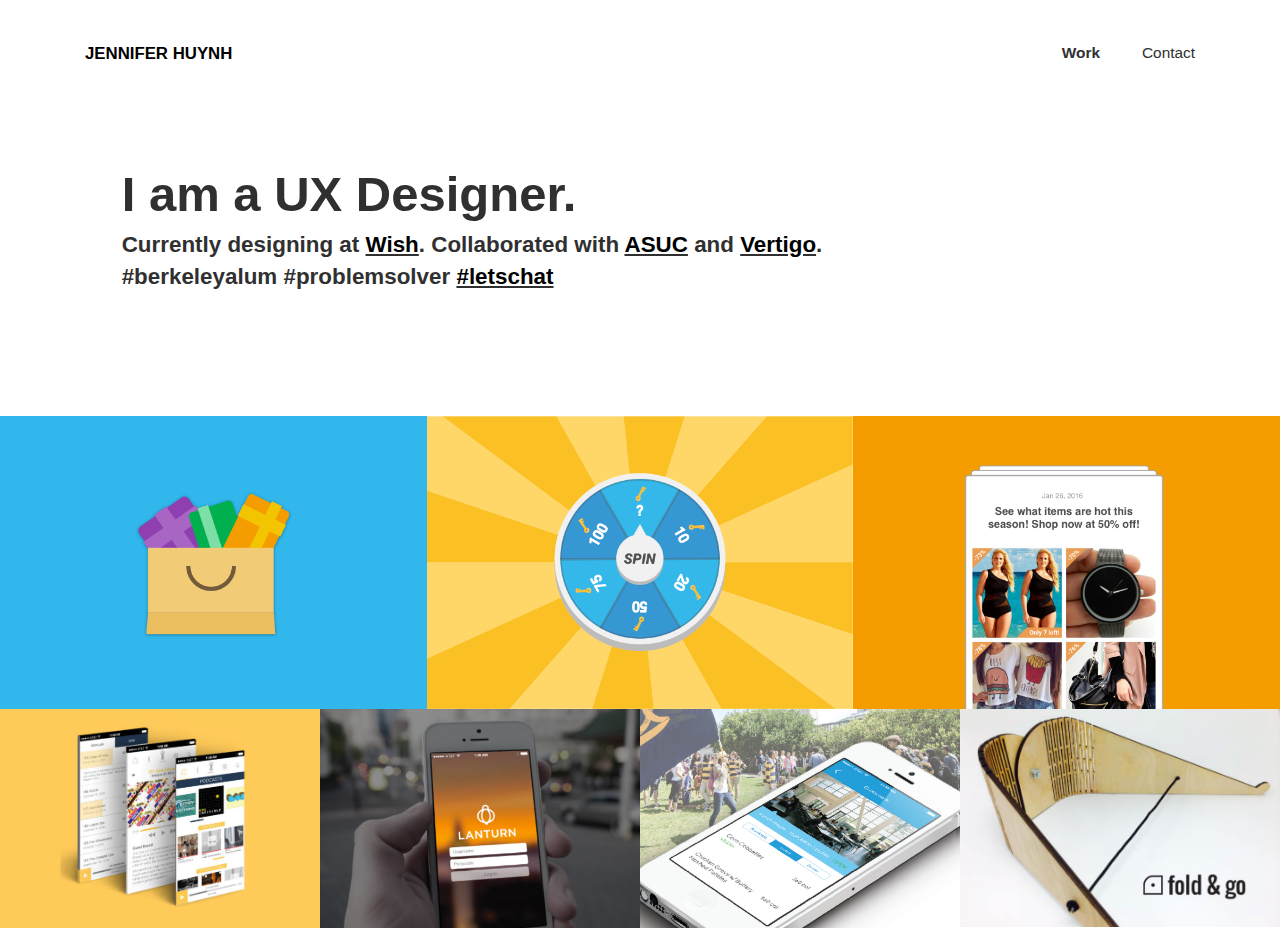
==== index.html @ c66a79b3 "updated site" ====
<!doctype html>
<html lang="en">
	<head>
			<meta charset="utf-8">
			<meta http-equiv="X-UA-Compatible" content="IE=edge">
			<meta name="viewport" content="width=device-width, initial-scale=1>"
			<title></title>
			<link rel="stylesheet" src="//normalize-css.googlecode.com/svn/trunk/normalize.css">
			<link rel="stylesheet" href="css/bootstrap.css">
			<link rel="stylesheet" href="css/style2.css">
			<link href='https://fonts.googleapis.com/css?family=Raleway:700,200,600,500,300' rel='stylesheet' type='text/css'>
			<script type="text/javascript" src="javascript.js"></script>


	</head>
	<body>

		<div class="container-fluid">
			<nav class="navbar navbar-default ">
	  			<div class="container navcontainer ">
	  				<a href="index.html"><div class="col-md-10 homelogo"> JENNIFER HUYNH</div></a>
					<a href="index.html"><div class="col-md-1 text-right menu1">Work</div></a>
					<a href="contact.html"><div class="col-md-1 text-right menu2"> Contact</div></a>		 
					
				</div>
			</nav>


			
		<div class="row"> 
			<div class="col-md-12 ">
				<div class="row ">
					<div class="col-md-1"></div>
					<div class="col-md-8  aboutheader" >I am a UX Designer.
					</div>
					<div class="col-md-3"></div>
				</div>
			</div>
		</div>

		<div class="row"> 
			<div class="col-md-12 ">
				<div class="row ">
					<div class="col-md-1"></div>
					<div class="col-md-8 aboutheader2"> Currently designing at <u><a href="https://www.wish.com/careers" target="_blank">Wish</a></u>.  Collaborated with <u><a href="http://asuc.berkeley.edu/" target="_blank">ASUC</a></u> and <u><a href="https://www.vertigo.com" target="_blank">Vertigo</a></u>. #berkeleyalum #problemsolver <u><a href="contact.html" target="_blank">#letschat</a></u>
					</div>
					<div class="col-md-3"></div>
				</div>
			</div>
		</div>


		<div class="row firstrow "> 
			<div class="col-md-12 preview imgproj">
				<div class="row">
					
					<div class="col-md-4 preview imgproj2">
						<a href="project1.html"><img src ="images/sample2.png" class="img-responsive center-block"></a>
					</div>
					<div class="col-md-4 preview imgproj1 ">
						<a href="project2.html"><img src ="images/sample1.png" class="img-responsive center-block"></a>
					</div>
					<div class="col-md-4 preview imgproj3">
						<a href="project3.html"><img src ="images/sample3.png" class="img-responsive center-block"></a>
					</div>
					
				</div>
			</div>
		</div>

	
		<div class="row firstrow "> 
			<div class="col-md-12 preview imgproj">
				<div class="row">
					
					<div class="col-md-3 preview imgproj2">
						<a href="https://www.behance.net/gallery/22725769/Radiotopia" target="_blank"><img src ="images/radiotopia.png" class="img-responsive center-block"></a>
					</div>
					<div class="col-md-3 preview imgproj1 ">
						<a href="https://www.behance.net/gallery/19789475/Lanturn" target="_blank"><img src ="images/lanturn.png" class="img-responsive center-block"></a>
					</div>
					<div class="col-md-3 preview imgproj3">
						<a href="https://www.behance.net/gallery/19924417/ASUC-Mobile-" target="_blank"><img src ="images/asuc.png" class="img-responsive center-block"></a>
					</div>
					<div class="col-md-3 preview imgproj3">
						<a href="https://www.behance.net/gallery/21081109/Fold-Go-Laptop-Stand" target="_blank"><img src ="images/foldgo.png" class="img-responsive center-block"></a>
					</div>
				</div>
			</div>
		</div>


<!-----
		<div class="row firstrow "> 
			<div class="col-md-12 preview nopadding">
				<div class="row">
					<div class="col-md-3 preview nopadding ">
						<a href="project1.html"><img src ="images/freegiftbanner.jpg" class="img-responsive center-block"></a>
					</div>
					<div class="col-md-3 preview nopadding">
						<img src ="images/minime.jpg" class="img-responsive center-block">
					</div>
					<div class="col-md-3 preview nopadding">
						<img src ="images/aboutbackground.jpg" class="img-responsive center-block">
					</div>
					<div class="col-md-3 preview nopadding">
						<img src ="images/art.jpg" class="img-responsive center-block">
					</div>
				</div>
			</div>
		</div>

		</div>
---->

	




</body>
</html>
---- css/style2.css ----
/**{
	border: 1px solid red !important;
} */


*{
	-webkit
	-moz
	-ms
	box-sizing: border-box;
}


/*---------nav bar all pages---------*/

.headimg {
	padding-top:3em;
	padding-bottom: 2em;
}




.navcontainer {
	padding-top: 1em;

}

.navbar {
	padding-top: 2em;
	padding-bottom: 1.7em;
	background: none;
	border: none;

}

.navbar-fixed-top {
	background-color: white;
	opacity: .9;
	padding-top: 2em; 
	padding-bottom: 2em;
}



/*--

.homelogo {
	font-weight: bold;
	font-size: 1em;
	letter-spacing: .2em;
	color: black;
	font-family: 'Raleway', sans-serif;
}

--*/
.homelogo {
	font-weight: 600;
	font-size: 1.2em;
	letter-spacing: 0em;
	color: black;
	font-family: 'Open Sans', sans-serif;
}

	


.homelogo_1 {
	font-weight: bold;
	font-size: 1em;
	letter-spacing: ;
	color: white;
	
}

.projmenu1{
	color: #303031 ;
	font-family:'Open Sans', sans-serif;
	
	font-size: 1.1em;
}

.menu1{
	color: #303031 ;
	font-family:'Open Sans', sans-serif;
	font-weight: bold;
	font-size: 1.1em;
}

.menu2{
	color: #303031 ;
	font-family: 'Open Sans', sans-serif;
	font-size: 1.1em;
}

.contactmenu1{
	color: #303031 ;
	font-family: 'Open Sans', sans-serif;
	font-size: 1.1em;
}

.contactmenu2{
	color: #303031 ;
	font-family: 'Open Sans', sans-serif;
	font-size: 1.1em;
	font-weight: bold;
}



.homelogo:hover{
	cursor: pointer;
}

.menu1:hover {
	font-weight: bold; 
	cursor: pointer;
	color: #303031 ;

}

.menu2:hover {
	font-weight: bold; 
	cursor: pointer;
	color: #303031 ;
}

.contactmenu1:hover {
	font-weight: bold; 
	cursor: pointer;
	color: #303031 ;

}

.contactmenu2:hover {
	font-weight: bold; 
	cursor: pointer;
	color: #303031 ;
}


.icon_contact {
	max-width: 5.5em;
}


/*---------all row stuff----------*/


.firstrow {
	padding-top: 0em;
}



.footer {
	padding-top: 3em;
	padding-bottom: 3em;
}

.nopadding {
   padding: 0 !important;
   margin: 0 !important;
  
}

.imgproj1 {
   padding: 0 !important;
   margin: 0 !important;
   opacity: 1;
   transition: all .2s ease-in-out;
}


.imgproj1:hover {
	opacity: 1;
	transform: scale(1.1);
	
}

.imgproj2 {
   padding: 0 !important;
   margin: 0 !important;
   opacity: 1;
   transition: all .2s ease-in-out;

}


.imgproj2:hover {
	opacity: 1;
	transform: scale(1.1);
	
}


.imgproj3 {
   padding: 0 !important;
   margin: 0 !important;
   opacity: 1;
   transition: all .2s ease-in-out;
}


.imgproj3:hover {
	opacity: 1;
	transform: scale(1.1);
	
}

.userflow3 {
  	padding-bottom: 4em;
   opacity: 1;
   transition: all .2s ease-in-out;

}


.userflow3:hover {
	opacity: 1;
	transform: scale(1.5);
	
	
}





.tpad {
	padding-top: 4em;
	padding-bottom: 1em;
}




.navpad {
	padding-top: 6em;
	padding-bottom: 0em;
}

.lrpad {
	padding-left: 3em;
	padding-right: 3em;
}

.mainlrpad {
	padding-right: 0em;
	padding-left: 0em;
}
.mainlrpadlast {
	padding-bottom: 8em;
}

.bigtextintro {
	padding-top: 5em;
	font-family: 'Noto Serif', serif;
	font-size: 2.3em;
	line-height: 1.5em;
}

.bigtext {
	padding-top: 3em;
	font-family: 'Noto Serif', serif;
	font-size: 2.3em;
	line-height: 1.5em;
}

.bodytext {
	font-family: 'Noto Serif', serif;
	font-size: 1.6em;
	line-height: 1.5em;
	padding-top: 1em;
	padding-bottom: 1em;
}

.chicken {

}

.aboutheader {
	font-family: 'Open Sans', sans-serif;
	font-weight: 700;
	font-size: 3.5em;
	color:  #303031 ;
	padding-top: 1em;
}

.aboutheader2 {
	font-family: 'Open Sans', sans-serif;
	font-weight: 600;
	font-size: 1.6em;
	color: #303031 ;
	padding-bottom: 5.5em;

}

.contactheader {
	font-family: 'Open Sans', sans-serif;
	font-weight: 700;
	font-size: 3.5em;
	color:  #303031 ;
	padding-top: 3em;
}

.contactheader2 {
	font-family: 'Raleway', sans-serif;
	font-weight: 600;
	font-size: 1.8em;
	color: #303031 ;
	padding-bottom: 1em;
}


.projectheader {
	font-family: 'Open Sans', sans-serif;
	font-weight: 700;
	font-size: 1.5em;
	color: ;
	padding-top: 2em;
}


.projectheader2 {
	font-family: 'Open Sans', sans-serif;
	font-weight: 600;
	font-size: 1.5em;
	color: #FAC024;
	padding-top: 0em;
}


.projecttitledealdash {
	font-family: 'Open Sans', sans-serif;
	font-weight: 600;
	font-size: 4.9em;
	color: #FAC024;
	padding-top: 0em;
}





.supportheader {
	font-family: 'Open Sans', sans-serif;
	font-weight: 400;
	font-size: 1.5em;
	color: #303031 ;
	padding-bottom: 5em;
}





.projectbanner {
	padding-bottom: 2em;
}


.hoverreveal {
	opacity: 1;
}

.hoverreveal:hover {
	transition: opacity 1s ease-in-out;
    opacity: 1;

}

.relatednav {
	background: #FAFAFA;
	padding-top: 5em;
	padding-bottom: 5em;
}

.relatedtext {
	color: #303031 ;
	text-align: center;
	font-family: 'Raleway', sans-serif;
	font-weight: 600;
	font-size: 1.8em;
	opacity: .5;
}

.relatedtext:hover {
    opacity: 1;
    cursor: pointer;

}



.jumbotitle {
	font-family: 'Oswald';
	
}

.notetext {
	color: gray;
	font-size: 1em;
	padding-bottom: 1em;
	padding-top: 2em;
	font-style: italic;

}


/*----------3 column stuff-----------*/


.t3pad {
	margin-top: -2.2em;
	background-color: #4A4A4A;
	padding-right: 2em;
	padding-left: 2em;
}

.colpad {
	padding-left: 2.5em;
	padding-right: 2.5em;
	color: white;
	padding-top: 1.5em;
	padding-bottom: 2em;
	font-family: 'Open Sans', sans-serif;
	font-weight: 400;
	line-height: 1.5em;
	font-size: 1.1em;

}


/*--------jumbotron stuff---------*/

.jumboheight {
	height: 38em;
	padding-top: 8em;
	text-align: center;
	color: white;
	/*  text-shadow: black 0.3em 0.3em 0.3em; */

}

.jumbotron  {
	background-image: url(aboutbackground.jpg);
	background-size: cover;
	width: 100%;
	border-radius: 0px;

}




.introhey {
	padding-top: 0em;
	font-family: 'Raleway', sans-serif;
	font-weight: 700;
	color: #404040 ;
}

.introsupport {
	padding-top: 0em;
	font-family: 'Raleway', sans-serif;
	font-weight: 700;
	color: #404040;
}



.bodyhey {
	padding-top: 26em;

}

.bodyhey1 {
	padding-top: 0em;
}

.bodyhey2 {
	padding-top: 26em;
	padding-bottom: 26em;
}

.moreme {
	letter-spacing: ;
	font-size: 1.2em;
	font-weight: bold;
	padding-top: 4em;
	color: #D8D8D8;
	font-family: 'Raleway', sans-serif;
}

.introblurb {
	font-size: 1.6em;
	font-weight: ;

}

.endhey {
	padding-bottom: 22em;
	
}

.introheight {
	line-height: 1;
}

.lost1 {
	padding-top: 10em;
}

.lost2 {
	padding-top: 10em;
}

.phrasebackground {
	height: 30em;
	background-color: #10A4F4;
	padding-top: 15em;
	padding-bottom: 15em;
	color: white;
}





/*------ LINKS --------*/


a:link {
	color: black;
}

a:hover {
    color: black;
    font-weight: bold;
}


a:visited {
    color: black;
}

a:active {
    color: black;
}


/*-----images-------*/


.imgoverlay {
	margin-top: -9em;
	padding-bottom: -6em;
}

.projectimg {
	padding-bottom: 2em;

}

.projectimgsadgif {
	padding-bottom: 5em;

}



/*-- animate.css stuff---*/



@-webkit-keyframes fadeIn {
  from {
    opacity: 0;
  }

  to {
    opacity: 1;
  }
}

@keyframes fadeIn {
  from {
    opacity: 0;
  }

  to {
    opacity: 1;
  }
}

.fadeIn {
  -webkit-animation-name: fadeIn;
  animation-name: fadeIn;
}
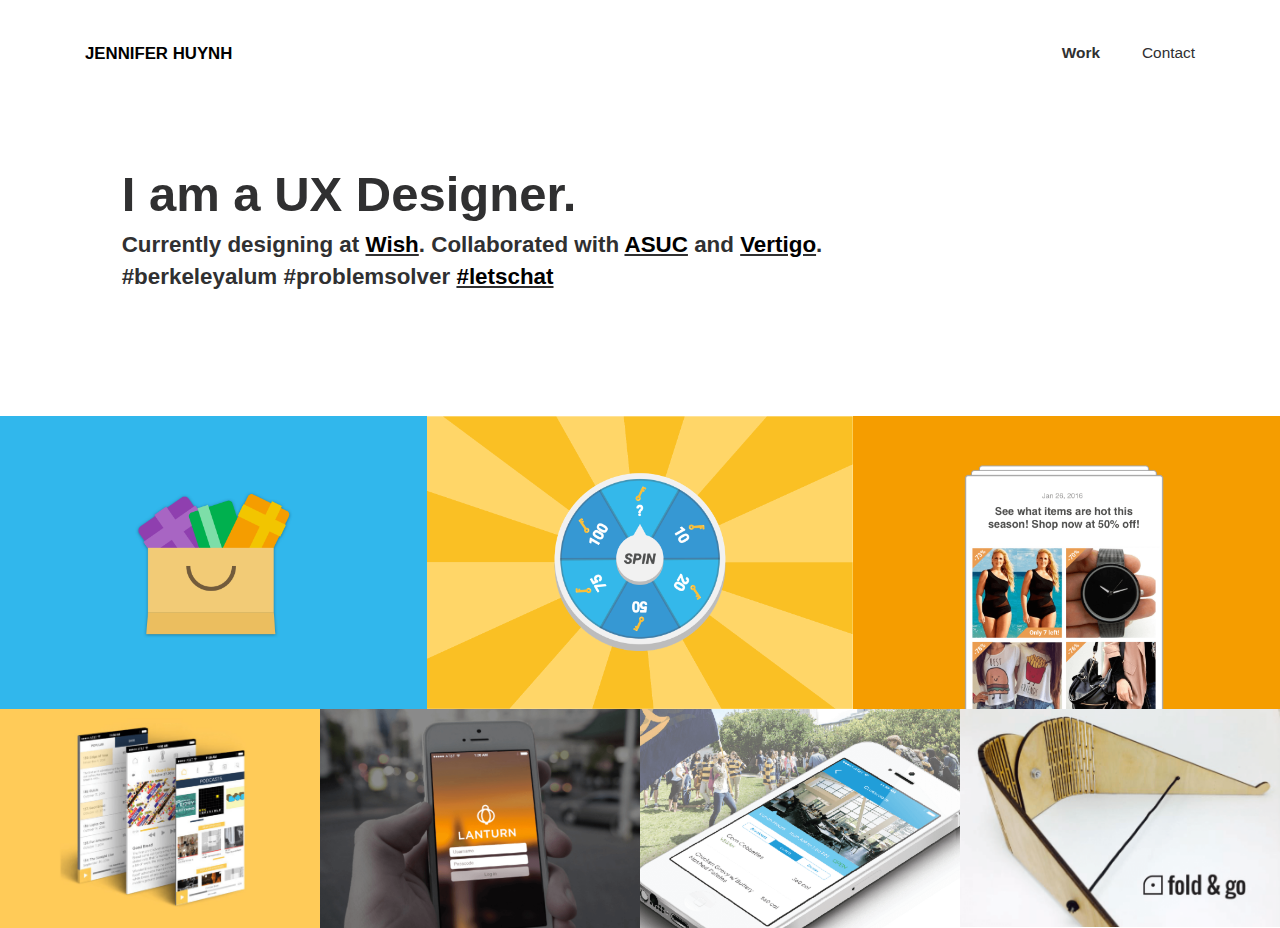
==== commit 4ace6914: "added js, jquery, fade in when landing on page, and scroll fade in" ====
--- a/index.html
+++ b/index.html
@@ -8,12 +8,16 @@
 			<link rel="stylesheet" src="//normalize-css.googlecode.com/svn/trunk/normalize.css">
 			<link rel="stylesheet" href="css/bootstrap.css">
 			<link rel="stylesheet" href="css/style2.css">
+ 			<link rel="stylesheet" href="css/animate.min.css">
+
 			<link href='https://fonts.googleapis.com/css?family=Raleway:700,200,600,500,300' rel='stylesheet' type='text/css'>
-			<script type="text/javascript" src="javascript.js"></script>
+			<script src="http://code.jquery.com/jquery-1.12.0.min.js"></script>
+			<script src="js/javascript.js"></script>
+			
 
 
 	</head>
-	<body>
+	<body class="">
 
 		<div class="container-fluid">
 			<nav class="navbar navbar-default ">
@@ -31,7 +35,7 @@
 			<div class="col-md-12 ">
 				<div class="row ">
 					<div class="col-md-1"></div>
-					<div class="col-md-8  aboutheader" >I am a UX Designer.
+					<div class="col-md-8  aboutheader " >I am a UX Designer.
 					</div>
 					<div class="col-md-3"></div>
 				</div>
@@ -42,7 +46,7 @@
 			<div class="col-md-12 ">
 				<div class="row ">
 					<div class="col-md-1"></div>
-					<div class="col-md-8 aboutheader2"> Currently designing at <u><a href="https://www.wish.com/careers" target="_blank">Wish</a></u>.  Collaborated with <u><a href="http://asuc.berkeley.edu/" target="_blank">ASUC</a></u> and <u><a href="https://www.vertigo.com" target="_blank">Vertigo</a></u>. #berkeleyalum #problemsolver <u><a href="contact.html" target="_blank">#letschat</a></u>
+					<div class="col-md-8 aboutheader2 "> Currently designing at <u><a href="https://www.wish.com/careers" target="_blank">Wish</a></u>.  Collaborated with <u><a href="http://asuc.berkeley.edu/" target="_blank">ASUC</a></u> and <u><a href="https://www.vertigo.com" target="_blank">Vertigo</a></u>. #berkeleyalum #problemsolver <u><a href="contact.html" target="_blank">#letschat</a></u>
 					</div>
 					<div class="col-md-3"></div>
 				</div>
@@ -51,7 +55,7 @@
 
 
 		<div class="row firstrow "> 
-			<div class="col-md-12 preview imgproj">
+			<div class="col-md-12 preview imgproj ">
 				<div class="row">
 					
 					<div class="col-md-4 preview imgproj2">
--- a/css/style2.css
+++ b/css/style2.css
@@ -12,6 +12,12 @@
 
 
 /*---------nav bar all pages---------*/
+
+
+.fadeThis {
+	opacity: 0;
+}
+
 
 .headimg {
 	padding-top:3em;
@@ -279,6 +285,16 @@
 
 }
 
+
+.projdetails {
+	font-family: 'Open Sans', sans-serif;
+	font-weight: 600;
+	font-size: 1.2em;
+	color: #303031 ;
+	padding-bottom: 1em;
+
+}
+
 .aboutheader {
 	font-family: 'Open Sans', sans-serif;
 	font-weight: 700;
@@ -348,7 +364,7 @@
 	font-weight: 400;
 	font-size: 1.5em;
 	color: #303031 ;
-	padding-bottom: 5em;
+	padding-bottom: 4em;
 }
 
 
@@ -383,6 +399,19 @@
 	font-weight: 600;
 	font-size: 1.8em;
 	opacity: .5;
+}
+
+.backtohome {
+	font-family: 'Open Sans', sans-serif;
+	font-weight: 500;
+	font-size: 1.4em;
+	color: #303031 ;
+	padding-bottom: 2em;
+}
+
+.backtohome:hover {
+	font-weight: 600; 
+
 }
 
 .relatedtext:hover {
@@ -574,31 +603,5 @@
 
 
 
-@-webkit-keyframes fadeIn {
-  from {
-    opacity: 0;
-  }
-
-  to {
-    opacity: 1;
-  }
-}
-
-@keyframes fadeIn {
-  from {
-    opacity: 0;
-  }
-
-  to {
-    opacity: 1;
-  }
-}
-
-.fadeIn {
-  -webkit-animation-name: fadeIn;
-  animation-name: fadeIn;
-}
-
-
-
-
+
+
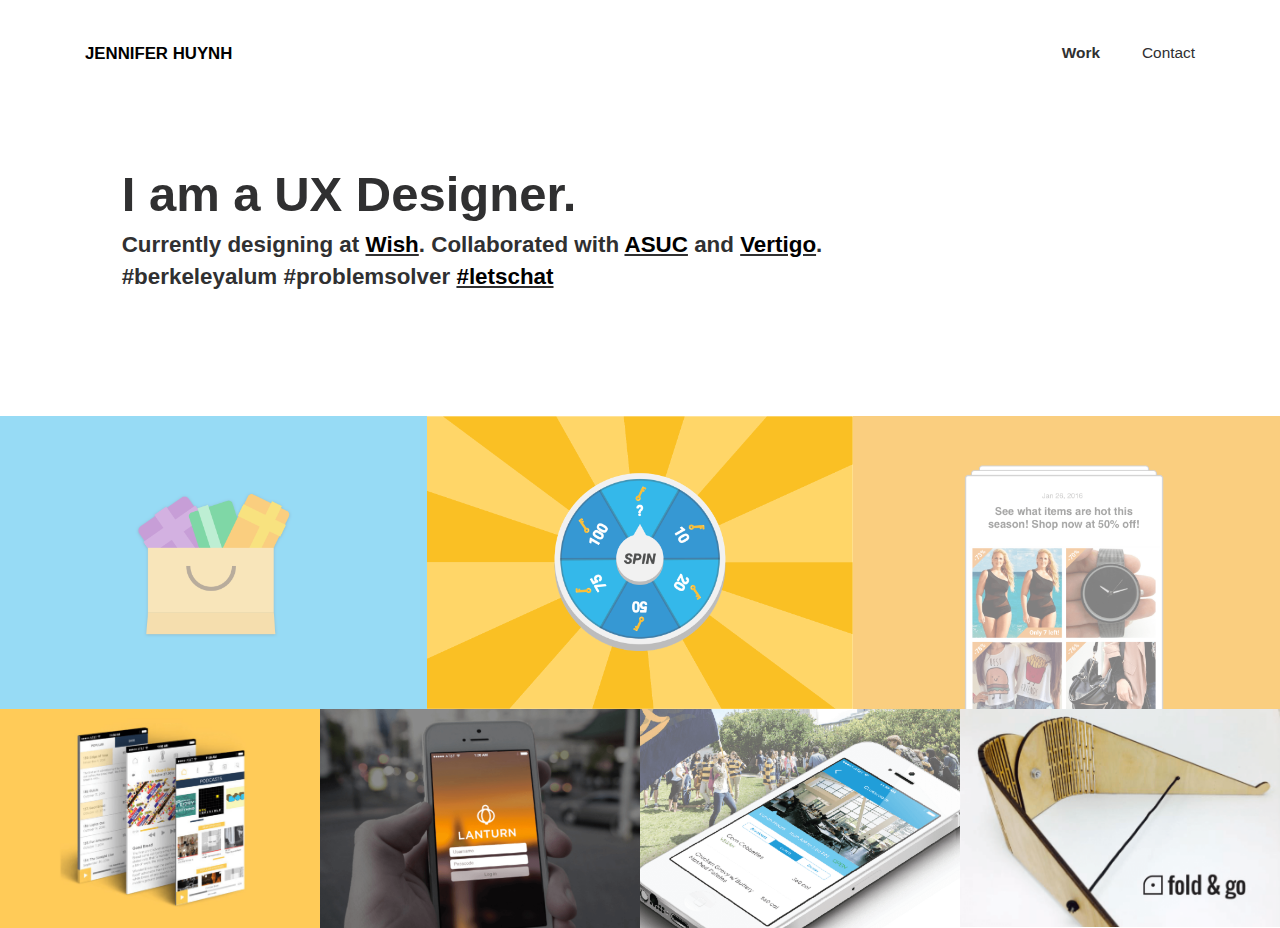
==== commit c70fca69: "disabled coming soon, edited casestudy text" ====
--- a/index.html
+++ b/index.html
@@ -58,13 +58,13 @@
 			<div class="col-md-12 preview imgproj ">
 				<div class="row">
 					
-					<div class="col-md-4 preview imgproj2">
+					<div class="col-md-4 preview imgproj2"> 
 						<a href="project1.html"><img src ="images/sample2.png" class="img-responsive center-block"></a>
 					</div>
 					<div class="col-md-4 preview imgproj1 ">
 						<a href="project2.html"><img src ="images/sample1.png" class="img-responsive center-block"></a>
 					</div>
-					<div class="col-md-4 preview imgproj3">
+					<div class="col-md-4 preview imgproj2">
 						<a href="project3.html"><img src ="images/sample3.png" class="img-responsive center-block"></a>
 					</div>
 					
@@ -77,16 +77,16 @@
 			<div class="col-md-12 preview imgproj">
 				<div class="row">
 					
-					<div class="col-md-3 preview imgproj2">
+					<div class="col-md-3 preview imgproj1">
 						<a href="https://www.behance.net/gallery/22725769/Radiotopia" target="_blank"><img src ="images/radiotopia.png" class="img-responsive center-block"></a>
 					</div>
 					<div class="col-md-3 preview imgproj1 ">
 						<a href="https://www.behance.net/gallery/19789475/Lanturn" target="_blank"><img src ="images/lanturn.png" class="img-responsive center-block"></a>
 					</div>
-					<div class="col-md-3 preview imgproj3">
+					<div class="col-md-3 preview imgproj1">
 						<a href="https://www.behance.net/gallery/19924417/ASUC-Mobile-" target="_blank"><img src ="images/asuc.png" class="img-responsive center-block"></a>
 					</div>
-					<div class="col-md-3 preview imgproj3">
+					<div class="col-md-3 preview imgproj1">
 						<a href="https://www.behance.net/gallery/21081109/Fold-Go-Laptop-Stand" target="_blank"><img src ="images/foldgo.png" class="img-responsive center-block"></a>
 					</div>
 				</div>
--- a/css/style2.css
+++ b/css/style2.css
@@ -13,6 +13,20 @@
 
 /*---------nav bar all pages---------*/
 
+
+.comingsoon {
+	position: absolute;
+	text-align: center;
+	width: 100%;
+	height: 100%;
+	vertical-align: middle;
+	padding-top: .35em;
+	font-family: 'Open Sans', sans-serif;
+	color: white;
+	font-size: 1.5em;
+	font-weight: 600;
+	pointer-events:none;
+	}
 
 .fadeThis {
 	opacity: 0;
@@ -170,6 +184,10 @@
   
 }
 
+
+
+
+
 .imgproj1 {
    padding: 0 !important;
    margin: 0 !important;
@@ -187,14 +205,15 @@
 .imgproj2 {
    padding: 0 !important;
    margin: 0 !important;
-   opacity: 1;
+   opacity: .5;
    transition: all .2s ease-in-out;
 
+
 }
 
 
 .imgproj2:hover {
-	opacity: 1;
+	opacity: .5;
 	transform: scale(1.1);
 	
 }
@@ -203,13 +222,13 @@
 .imgproj3 {
    padding: 0 !important;
    margin: 0 !important;
-   opacity: 1;
+   opacity: .5;
    transition: all .2s ease-in-out;
 }
 
 
 .imgproj3:hover {
-	opacity: 1;
+	opacity: .5;
 	transform: scale(1.1);
 	
 }
@@ -317,7 +336,7 @@
 	font-weight: 700;
 	font-size: 3.5em;
 	color:  #303031 ;
-	padding-top: 3em;
+	padding-top: 2em;
 }
 
 .contactheader2 {
@@ -432,7 +451,7 @@
 	font-size: 1em;
 	padding-bottom: 1em;
 	padding-top: 2em;
-	font-style: italic;
+	font-style: ;
 
 }
 
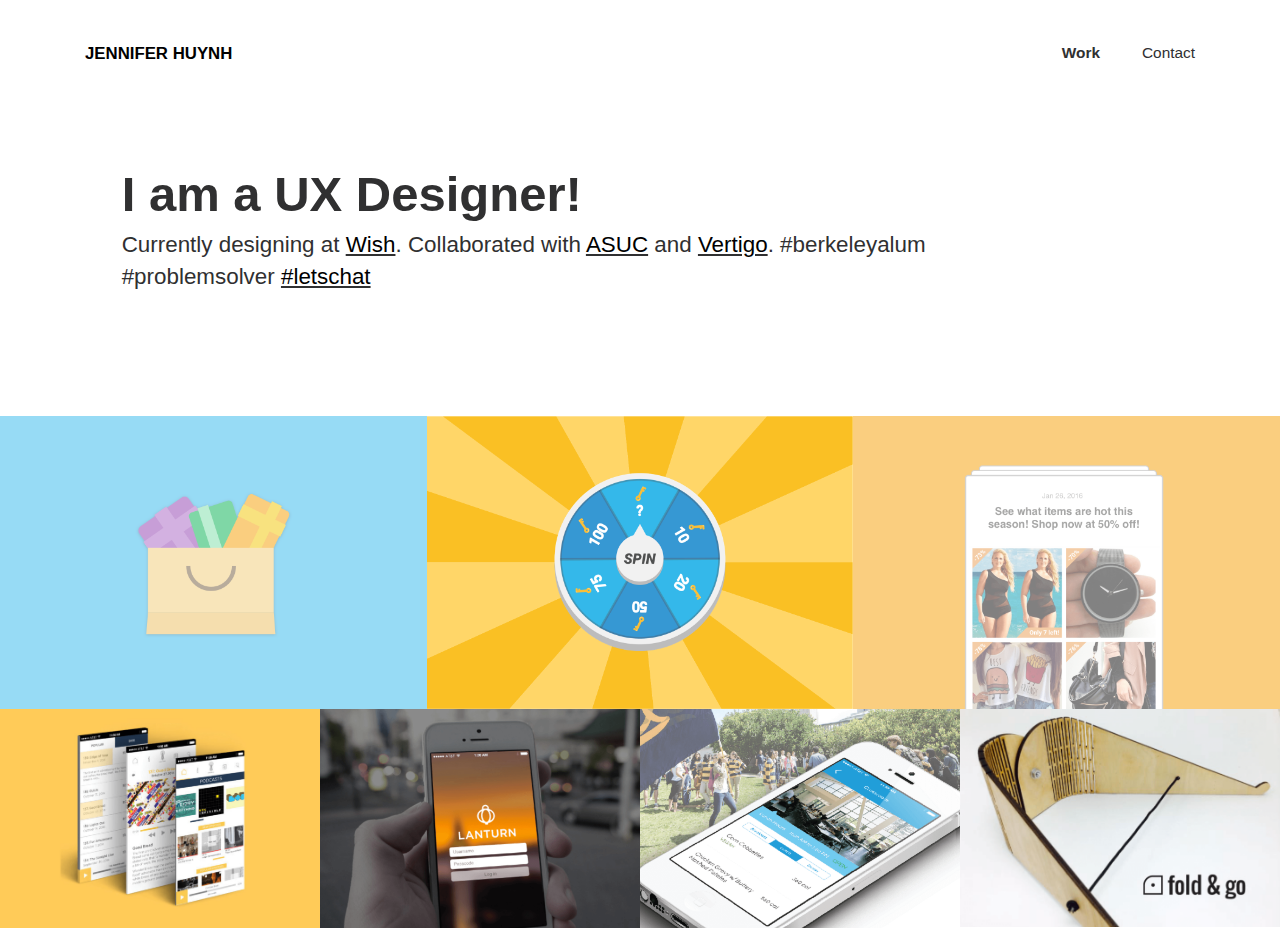
==== commit 26249d36: "test ! mark" ====
--- a/index.html
+++ b/index.html
@@ -35,7 +35,7 @@
 			<div class="col-md-12 ">
 				<div class="row ">
 					<div class="col-md-1"></div>
-					<div class="col-md-8  aboutheader " >I am a UX Designer.
+					<div class="col-md-8  aboutheader " >I am a UX Designer!
 					</div>
 					<div class="col-md-3"></div>
 				</div>
--- a/css/style2.css
+++ b/css/style2.css
@@ -1,3 +1,25 @@
+
+
+.bodyfont {
+	font-family: 'Open Sans', sans-serif;
+	font-size: 1.1em;
+}
+
+.bodypad {
+	padding-left: 4em;
+	padding-right: 4em;
+}
+
+.firsttoppadding {
+	padding-top: 3em;
+}
+
+.toprowpad {
+	padding-top: 2em;
+
+}
+
+
 /**{
 	border: 1px solid red !important;
 } */
@@ -28,10 +50,11 @@
 	pointer-events:none;
 	}
 
+/*
 .fadeThis {
 	opacity: 0;
 }
-
+*/
 
 .headimg {
 	padding-top:3em;
@@ -234,7 +257,7 @@
 }
 
 .userflow3 {
-  	padding-bottom: 4em;
+  	padding-bottom: 0em;
    opacity: 1;
    transition: all .2s ease-in-out;
 
@@ -243,7 +266,7 @@
 
 .userflow3:hover {
 	opacity: 1;
-	transform: scale(1.5);
+	transform: scale(1.05);
 	
 	
 }
@@ -324,7 +347,7 @@
 
 .aboutheader2 {
 	font-family: 'Open Sans', sans-serif;
-	font-weight: 600;
+	font-weight: 500;
 	font-size: 1.6em;
 	color: #303031 ;
 	padding-bottom: 5.5em;
@@ -449,8 +472,9 @@
 .notetext {
 	color: gray;
 	font-size: 1em;
-	padding-bottom: 1em;
-	padding-top: 2em;
+	padding-bottom: 0em;
+	padding-top: 1em;
+	padding-bottom: 2em;
 	font-style: ;
 
 }
@@ -607,15 +631,16 @@
 }
 
 .projectimg {
+	padding-bottom: 0em;
+
+}
+
+.projectimgsadgif {
+	padding-top: 2em;
 	padding-bottom: 2em;
 
 }
 
-.projectimgsadgif {
-	padding-bottom: 5em;
-
-}
-
 
 
 /*-- animate.css stuff---*/
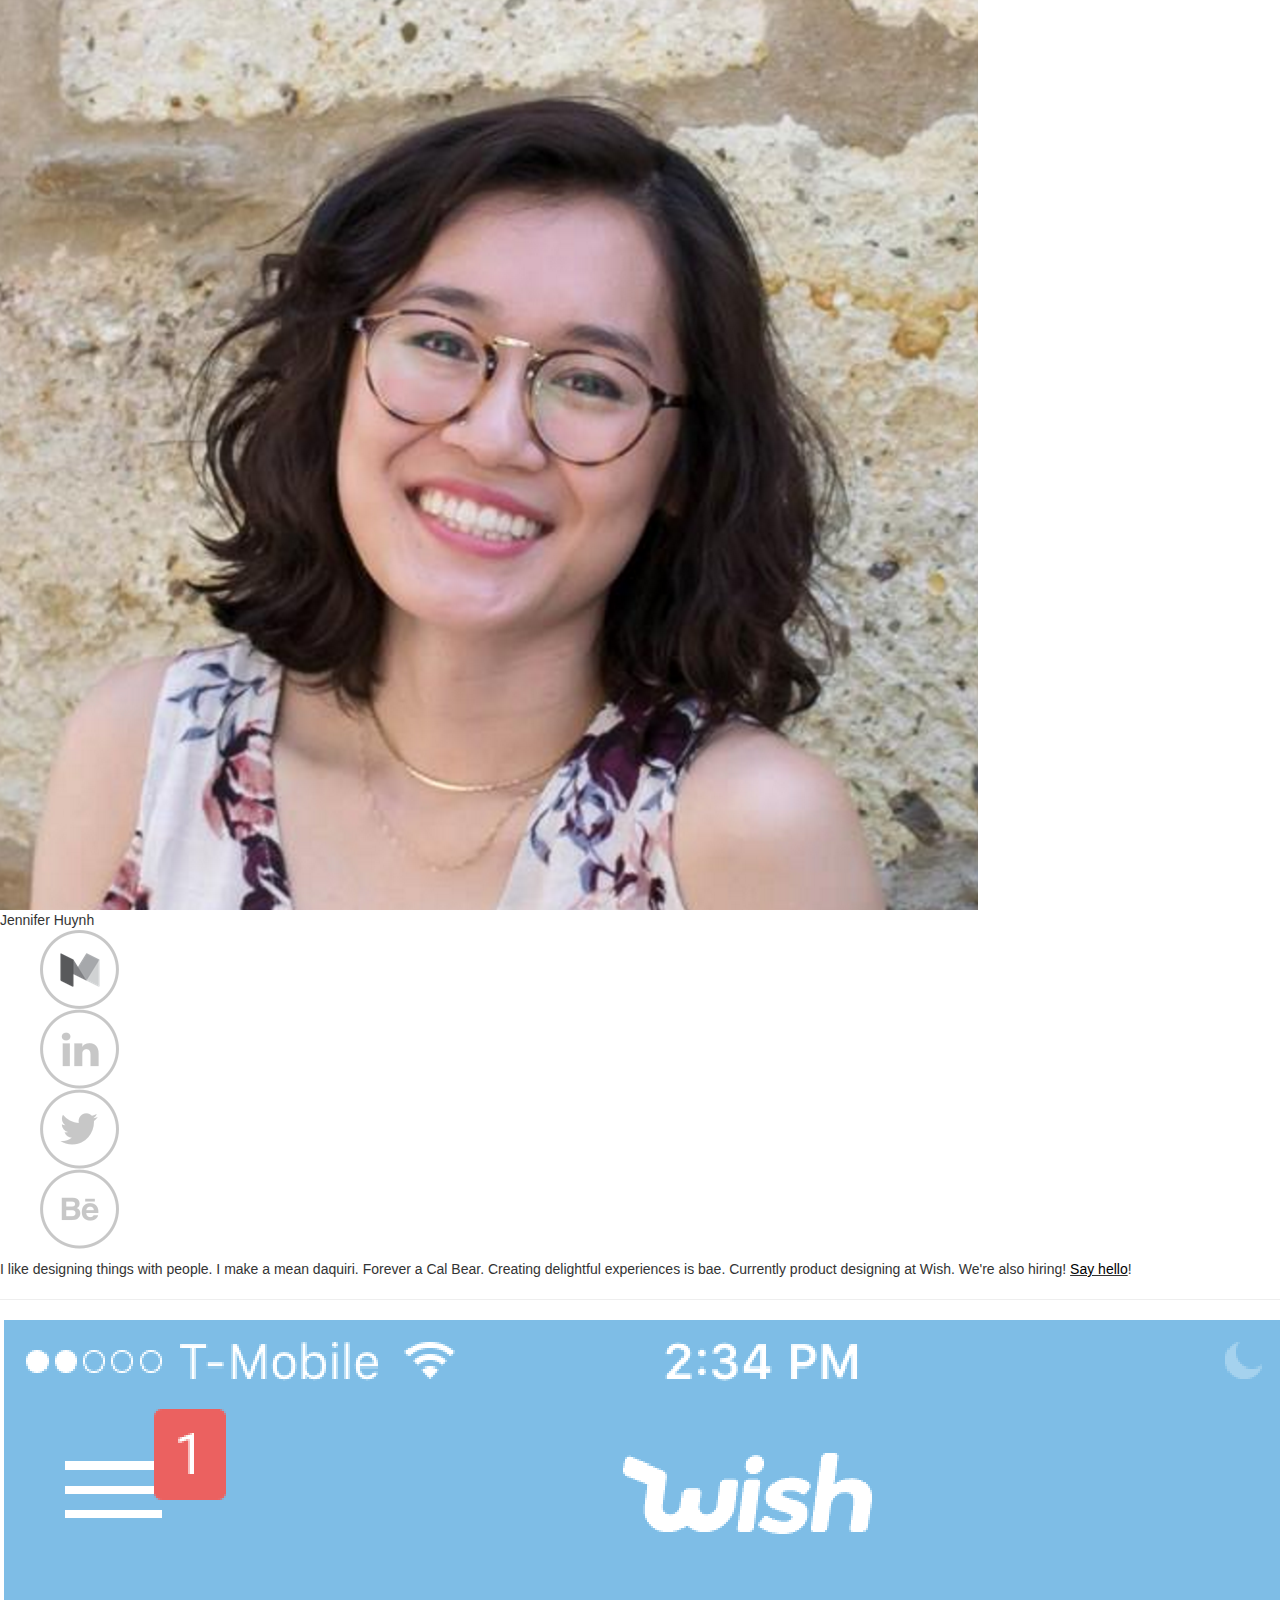
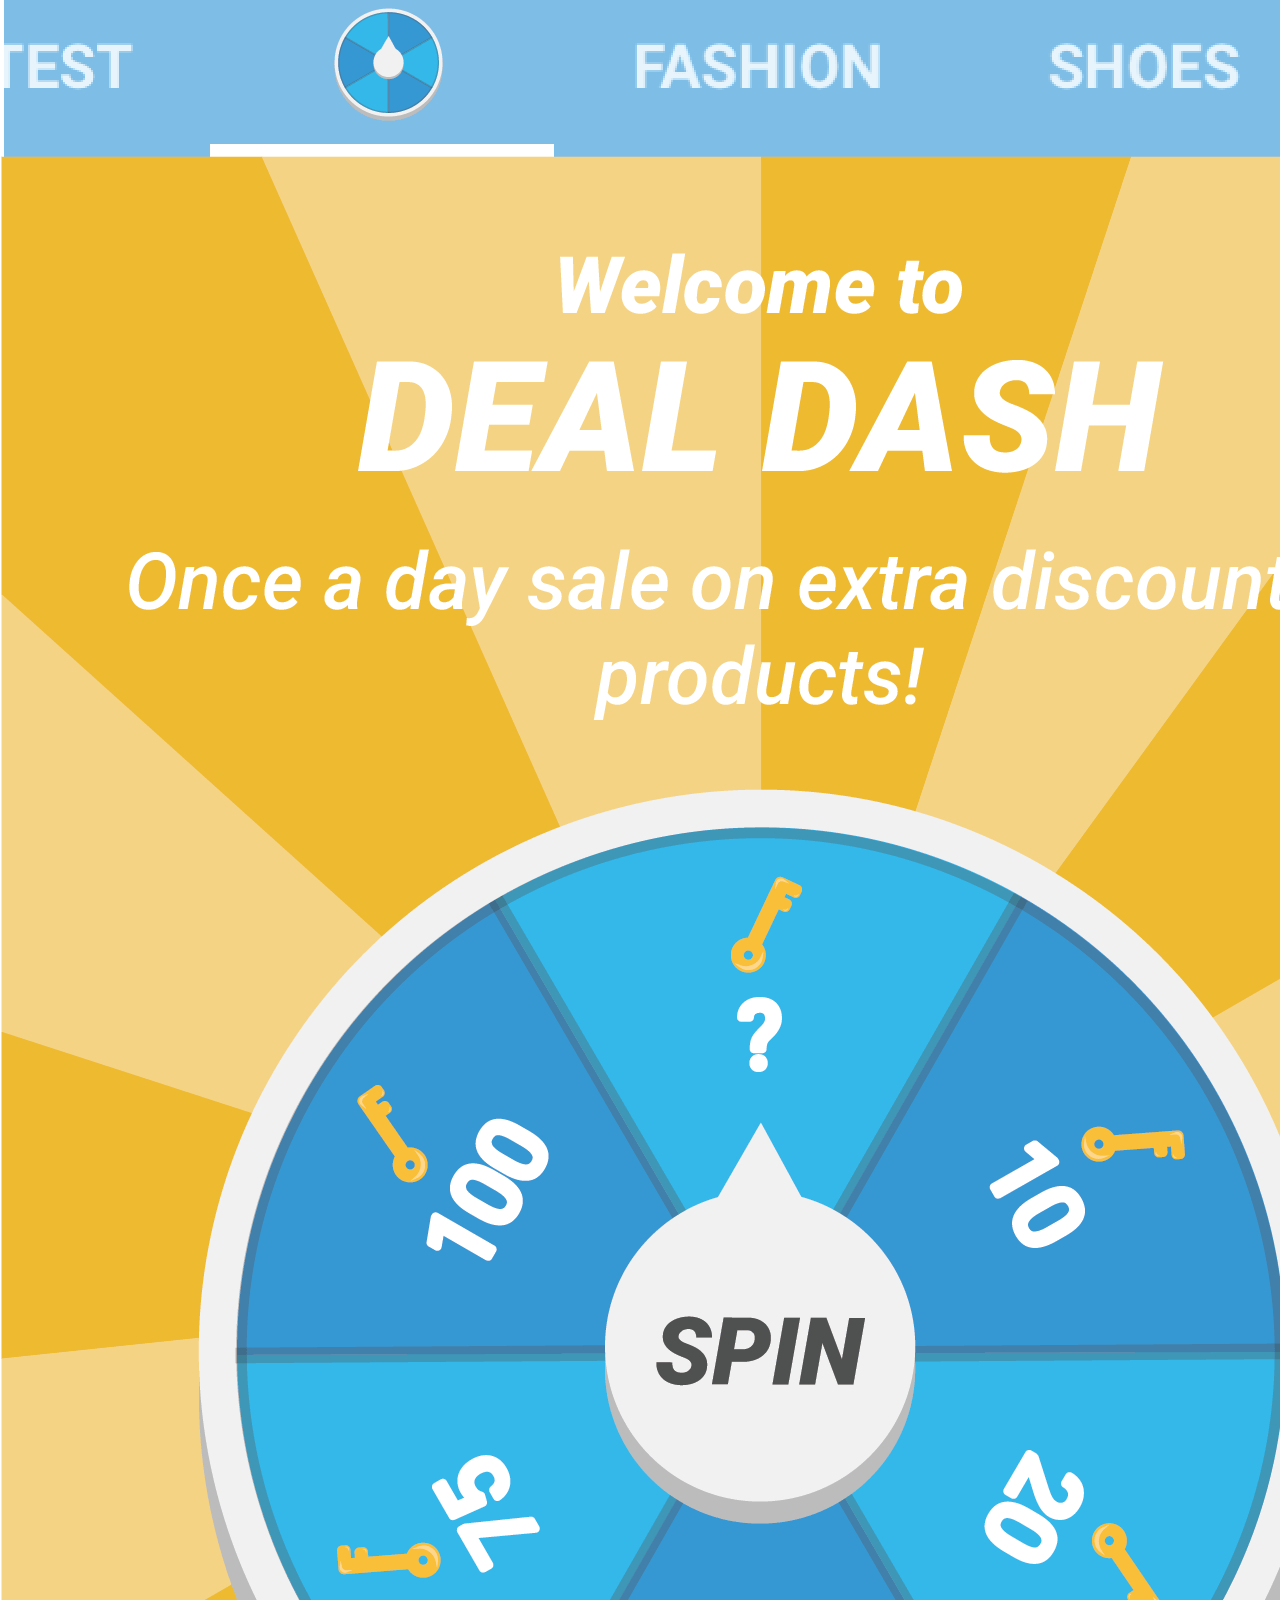
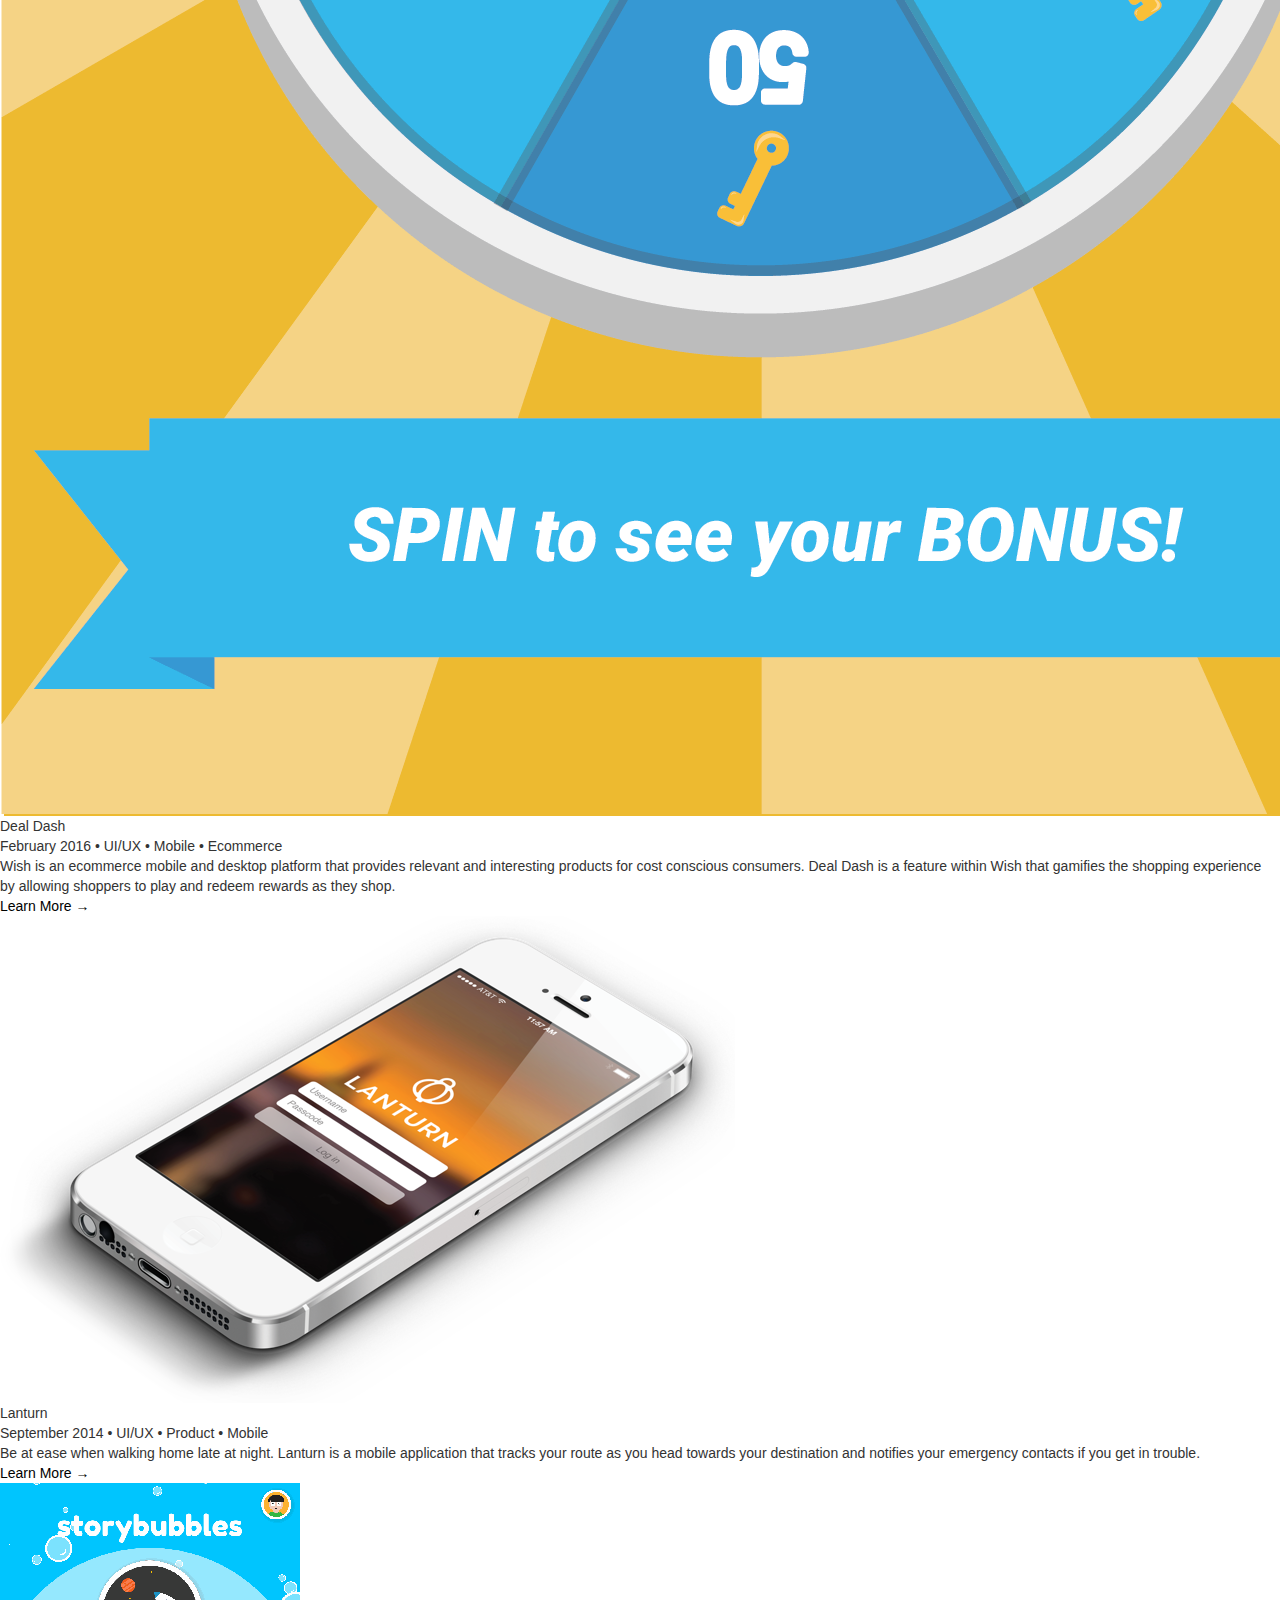
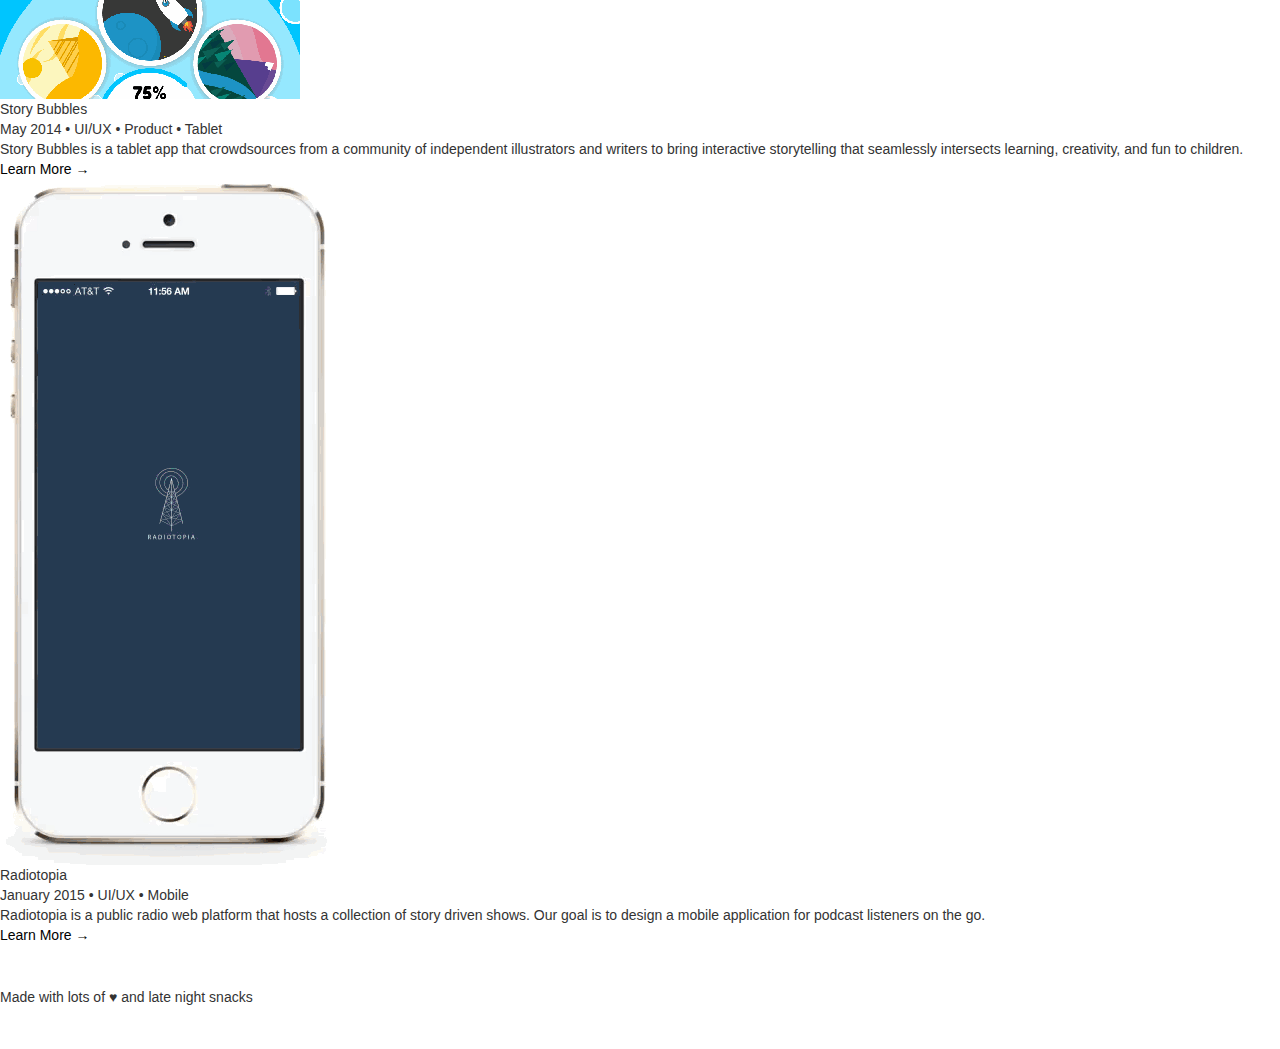
==== commit 4c0a2b69: "update latest version of redesign" ====
--- a/index.html
+++ b/index.html
@@ -1,126 +1,154 @@
-<!doctype html>
-<html lang="en">
+<!DOCTYPE html>
+<html>
 	<head>
-			<meta charset="utf-8">
-			<meta http-equiv="X-UA-Compatible" content="IE=edge">
-			<meta name="viewport" content="width=device-width, initial-scale=1>"
-			<title></title>
-			<link rel="stylesheet" src="//normalize-css.googlecode.com/svn/trunk/normalize.css">
-			<link rel="stylesheet" href="css/bootstrap.css">
-			<link rel="stylesheet" href="css/style2.css">
- 			<link rel="stylesheet" href="css/animate.min.css">
+		<meta name="viewport" content="width=device-width, initial-scale=1.0">
+		 
+		<meta charset="utf-8">
+		<meta http-equiv="X-UA-Compatible" content="IE=edge">
+		<link rel="stylesheet" href="css/style.css">
+	 	<link rel="stylesheet" href="css/bootstrap.css">
+	 	
+	 	<link rel="stylesheet" src="//normalize-css.googlecode.com/svn/trunk/normalize.css">
+	 	<link href='https://fonts.googleapis.com/css?family=Open+Sans:400,600,700,300' rel='stylesheet' type='text/css'>
+	 	<link href='https://fonts.googleapis.com/css?family=Signika:400,600,700,300' rel='stylesheet' type='text/css'>
 
-			<link href='https://fonts.googleapis.com/css?family=Raleway:700,200,600,500,300' rel='stylesheet' type='text/css'>
-			<script src="http://code.jquery.com/jquery-1.12.0.min.js"></script>
-			<script src="js/javascript.js"></script>
-			
-
-
+	 	<script src="http://code.jquery.com/jquery-1.12.0.min.js"></script>
+	 	<script src="https://ajax.googleapis.com/ajax/libs/jquery/1.12.4/jquery.min.js"></script>
+		<script src="js/javascript.js"></script>
+		<script src="js/bootstrap.min.js"></script>
 	</head>
-	<body class="">
-
-		<div class="container-fluid">
-			<nav class="navbar navbar-default ">
-	  			<div class="container navcontainer ">
-	  				<a href="index.html"><div class="col-md-10 homelogo"> JENNIFER HUYNH</div></a>
-					<a href="index.html"><div class="col-md-1 text-right menu1">Work</div></a>
-					<a href="contact.html"><div class="col-md-1 text-right menu2"> Contact</div></a>		 
-					
-				</div>
-			</nav>
-
-
-			
-		<div class="row"> 
-			<div class="col-md-12 ">
-				<div class="row ">
-					<div class="col-md-1"></div>
-					<div class="col-md-8  aboutheader " >I am a UX Designer!
-					</div>
-					<div class="col-md-3"></div>
-				</div>
-			</div>
-		</div>
-
-		<div class="row"> 
-			<div class="col-md-12 ">
-				<div class="row ">
-					<div class="col-md-1"></div>
-					<div class="col-md-8 aboutheader2 "> Currently designing at <u><a href="https://www.wish.com/careers" target="_blank">Wish</a></u>.  Collaborated with <u><a href="http://asuc.berkeley.edu/" target="_blank">ASUC</a></u> and <u><a href="https://www.vertigo.com" target="_blank">Vertigo</a></u>. #berkeleyalum #problemsolver <u><a href="contact.html" target="_blank">#letschat</a></u>
-					</div>
-					<div class="col-md-3"></div>
-				</div>
-			</div>
-		</div>
-
-
-		<div class="row firstrow "> 
-			<div class="col-md-12 preview imgproj ">
-				<div class="row">
-					
-					<div class="col-md-4 preview imgproj2"> 
-						<a href="project1.html"><img src ="images/sample2.png" class="img-responsive center-block"></a>
-					</div>
-					<div class="col-md-4 preview imgproj1 ">
-						<a href="project2.html"><img src ="images/sample1.png" class="img-responsive center-block"></a>
-					</div>
-					<div class="col-md-4 preview imgproj2">
-						<a href="project3.html"><img src ="images/sample3.png" class="img-responsive center-block"></a>
-					</div>
-					
-				</div>
-			</div>
-		</div>
-
-	
-		<div class="row firstrow "> 
-			<div class="col-md-12 preview imgproj">
-				<div class="row">
-					
-					<div class="col-md-3 preview imgproj1">
-						<a href="https://www.behance.net/gallery/22725769/Radiotopia" target="_blank"><img src ="images/radiotopia.png" class="img-responsive center-block"></a>
-					</div>
-					<div class="col-md-3 preview imgproj1 ">
-						<a href="https://www.behance.net/gallery/19789475/Lanturn" target="_blank"><img src ="images/lanturn.png" class="img-responsive center-block"></a>
-					</div>
-					<div class="col-md-3 preview imgproj1">
-						<a href="https://www.behance.net/gallery/19924417/ASUC-Mobile-" target="_blank"><img src ="images/asuc.png" class="img-responsive center-block"></a>
-					</div>
-					<div class="col-md-3 preview imgproj1">
-						<a href="https://www.behance.net/gallery/21081109/Fold-Go-Laptop-Stand" target="_blank"><img src ="images/foldgo.png" class="img-responsive center-block"></a>
-					</div>
-				</div>
-			</div>
-		</div>
-
-
-<!-----
-		<div class="row firstrow "> 
-			<div class="col-md-12 preview nopadding">
-				<div class="row">
-					<div class="col-md-3 preview nopadding ">
-						<a href="project1.html"><img src ="images/freegiftbanner.jpg" class="img-responsive center-block"></a>
-					</div>
-					<div class="col-md-3 preview nopadding">
-						<img src ="images/minime.jpg" class="img-responsive center-block">
-					</div>
-					<div class="col-md-3 preview nopadding">
-						<img src ="images/aboutbackground.jpg" class="img-responsive center-block">
-					</div>
-					<div class="col-md-3 preview nopadding">
-						<img src ="images/art.jpg" class="img-responsive center-block">
-					</div>
-				</div>
-			</div>
-		</div>
-
-		</div>
----->
-
-	
 
 
 
 
-</body>
+	<body>
+
+		<!--
+		<div class="navigation desktop row">
+			<nav class="navbar navbar-inverse navbar-static-top  " role="navigation">
+				<div class="container">
+			    	<div class="navbar-header">
+			      		<button type="button" class="navbar-toggle collapsed" data-toggle="collapse" data-target="#bs-example-navbar-collapse-1">
+			        		<span class="icon-bar"></span>
+			        		<span class="icon-bar"></span>
+			        		<span class="icon-bar"></span>
+			      		</button>
+			    	</div>
+			    </div>
+			   
+			 	<div class="collapse navbar-collapse " id="bs-example-navbar-collapse-1">
+					<ul class="nav navbar-nav">
+						<li><a href="index.php">Home</a></li>
+						<li><a href="about.php">About</a></li>
+						<li><a href="#portfolio">Portfolio</a></li>
+						<li><a href="#">Blog</a></li>
+						
+					</ul>
+				</div>
+			</nav>
+		</div>
+
+	-->
+
+		<div class="intro-wrapper row desktop">
+			<div class= "profile-content col-3">
+				<div class="profile-pic"><img src="img/profile3.png"   class="profile" ></div>
+				<div class="profile-name">Jennifer Huynh</div>
+				<ul class="social-list" style="list-style: none;">
+					<li class="social-item"> <a class="social-item-link" href="https://medium.com/@thejennijam" target="_blank"> <img src="img/icon_medium.png"   class="social-pic" ></a></li>
+					<li class="social-item"> <a class="social-item-link" href="https://www.linkedin.com/in/jennifer-huynh-3279b551" target="_blank"> <img src="img/icon_linkedin.png"   class="social-pic" ></a></li>
+					<li class="social-item"> <a class="social-item-link" href="https://twitter.com/swaggyjaee" target="_blank"><img src="img/icon_twitter.png"   class="social-pic" ></a></li>
+					<li class="social-item"> <a class="social-item-link" href="behance.net/jenniferhuynh" target="_blank"><img src="img/icon_behance.png"   class="social-pic" ></a></li>
+				</ul>
+			</div>
+
+			<div class="intro-content col-9">
+				<div class="intro-blurb ">I like designing things with people. I make a mean daquiri. Forever a Cal Bear. Creating delightful experiences is bae. Currently product designing at Wish. We're also hiring! <u><a href="mailto:jenniferlehuynh@gmail.com">Say hello</a></u>!  </div>
+			</div>
+		</div>
+
+<hr>
+
+
+
+	
+<!--
+<div class="row desktop">
+	<div class="col-10 intro-blurb ">I like making things with people. Low key ninja warrior enthusiast. Creating delightful experiences is bae. Currently designing at Wish. We're also hiring! Say hello!  </div>
+</div>
+
+
+<div class="row desktop intro-blurb2row">
+	<div class="col-6 introblurb2 "> <b>Currently</b>  UI/UX Product Designer at Wish </div>
+	<div class="col-6 intro-blurb2 "> <b>Education</b> UC Berkeley c/o 2014 </div>
+</div>
+-->
+
+		<div class="work-wrapper row desktop workbackground1">
+			<div class="work-thumbnail col-5"><img src="img/cover_dealdash.png"   class="cover_dealdash"></div>
+			<div class= "work-content-dark col-6">
+				<div class="work-title">Deal Dash</div>
+				<div class="work-info">February 2016 &bull; UI/UX &bull; Mobile &bull; Ecommerce </div>
+				<div class="work-description">Wish is an ecommerce mobile and desktop platform that provides relevant and interesting products for cost conscious consumers. Deal Dash is a feature within Wish that gamifies the shopping experience by allowing shoppers to play and redeem rewards as they shop. </div>
+				<a href="https://medium.com/@thejennijam/gamifying-the-shopping-experience-93e73f45d66d#.occmxvduf" target="_blank"><div class="work-viewmore">Learn More &rarr;</div></a>
+			</div>
+			<div class="col-1"></div>
+		</div>
+
+
+
+
+		<div class="work-wrapper row desktop workbackground3">
+			<div class="work-thumbnail-lanturn col-5"><img src="img/cover_lanturn.png"   class="cover_lanturn"></div>
+			<div class= "work-content-dark col-6">
+				<div class="work-title">Lanturn</div>
+				<div class="work-info">September 2014 &bull; UI/UX &bull; Product &bull; Mobile   </div>
+				<div class="work-description">Be at ease when walking home late at night. Lanturn is a mobile application that tracks your route as you head towards your destination and notifies your emergency contacts if you get in trouble.
+				</div>
+				<a href="https://www.behance.net/gallery/19789475/Lanturn" target="_blank"><div class="work-viewmore">Learn More &rarr;</div></a>
+			</div>
+			<div class="col-1"></div>
+		</div>
+
+
+
+
+	<div class="work-wrapper row desktop workbackground2">
+			<div class="work-thumbnail-storybubbles col-5"><img src="img/cover_storybubbles.gif"   class="cover_storybubbles"></div>
+			<div class= "work-content-dark col-6">
+				<div class="work-title">Story Bubbles</div>
+				<div class="work-info">May 2014 &bull; UI/UX &bull; Product &bull; Tablet</div>
+				<div class="work-description">Story Bubbles is a tablet app that crowdsources from a community of independent illustrators and writers to bring interactive storytelling that seamlessly intersects learning, creativity, and fun to children. </div>
+				<a href="https://www.behance.net/gallery/43490197/Story-Bubbles" target="_blank"><div class="work-viewmore">Learn More &rarr;</div></a>
+			</div>
+			<div class="col-1"></div>
+		</div>
+
+
+
+
+		<div class="work-wrapper row desktop workbackground6">
+			<div class="work-thumbnail-radiotopia col-5"><img src="img/cover_radiotopiaios.gif"   class="cover_radiotopia"></div>
+			<div class= "work-content-dark col-6">
+				<div class="work-title">Radiotopia</div>
+				<div class="work-info">January 2015 &bull; UI/UX &bull; Mobile </div>
+				<div class="work-description">Radiotopia is a public radio web platform that hosts a collection of story driven shows. Our goal is to design a mobile application for podcast listeners on the go. </div>
+				<a href="https://www.behance.net/gallery/22725769/Radiotopia" target="_blank"><div class="work-viewmore">Learn More &rarr;</div></a>
+			</div>
+			<div class="col-1"></div>
+		</div>
+
+
+
+<a href="https://www.behance.net/gallery/22725769/Radiotopia" target="_blank">  </a>
+
+
+
+		<div class="row desktop footer col-12">Made with lots of &hearts; and late night snacks</div>
+
+
+
+	</body>
 </html>
+
+
--- a/css/style.css
+++ b/css/style.css
@@ -0,0 +1,398 @@
+/**{
+	border: 1px solid red !important;
+} */
+
+
+*{
+	-webkit
+	-moz
+	-ms
+	box-sizing: border-box;
+}
+
+
+/*---------nav bar all pages---------*/
+
+.headimg {
+	padding-top:3em;
+	padding-bottom: 2em;
+}
+
+.navcontainer {
+	padding-top: 1em;
+
+}
+
+.navbar {
+	padding-top: 2em;
+	padding-bottom: 1.7em;
+	background: none;
+	border: none;
+
+}
+/*--
+
+.homelogo {
+	font-weight: bold;
+	font-size: 1em;
+	letter-spacing: .2em;
+	color: black;
+	font-family: 'Raleway', sans-serif;
+}
+
+--*/
+.homelogo {
+	font-weight: 700;
+	font-size: 1em;
+	letter-spacing: .12em;
+	color: black;
+	font-family: 'Raleway', sans-serif;
+}
+
+	
+
+
+.homelogo_1 {
+	font-weight: bold;
+	font-size: 1em;
+	letter-spacing: ;
+	color: white;
+	
+}
+
+
+
+.menu1{
+	color: black;
+}
+
+.menu2{
+	color: black;
+}
+
+.menu1_1{
+	color: white;
+}
+
+.menu2_1{
+	color: white;
+}
+
+.homelogo:hover{
+	cursor: pointer;
+}
+
+.menu1:hover {
+	font-weight: bold; 
+	cursor: pointer;
+	color: black;
+
+}
+
+.menu2:hover {
+	font-weight: bold; 
+	cursor: pointer;
+	color: black;
+}
+
+.menu1_1:hover {
+	font-weight: bold; 
+	cursor: pointer;
+	color: white;
+
+}
+
+.menu2_1:hover {
+	font-weight: bold; 
+	cursor: pointer;
+	color: white;
+}
+
+
+/*---------all row stuff----------*/
+
+
+.firstrow {
+	padding-top: 0em;
+}
+
+
+
+.footer {
+	padding-top: 3em;
+	padding-bottom: 3em;
+}
+
+
+.nopadding {
+   padding: 0 !important;
+   margin: 0 !important;
+}
+
+
+.tpad {
+	padding-top: 6em;
+	padding-bottom: 1em;
+}
+
+.maintitlepad {
+	padding-top: 1em;
+	padding-bottom: 0em;
+}
+
+
+
+
+
+.navpad {
+	padding-top: 6em;
+	padding-bottom: 0em;
+}
+
+.lrpad {
+	padding-left: 0em;
+	padding-right: 0em;
+}
+
+.mainlrpad {
+	padding-right: 0em;
+	padding-left: 0em;
+}
+
+.bigtext {
+	padding-top: 0em;
+	font-family: 'Noto Serif', serif;
+	font-size: 2em;
+	line-height: 1.5em;
+}
+
+.bodytext {
+	font-family: 'Noto Serif', serif;
+	font-size: 1.6em;
+	line-height: 1.5em;
+	padding-top: 1em;
+}
+
+
+.projectheader {
+	font-family: 'Raleway', sans-serif;
+	font-weight: 300;
+	font-size: 4.5em;
+	color: #0FA4F4;
+}
+
+.supportheader {
+	font-family: 'Raleway', sans-serif;
+	font-weight: 300;
+	font-size: 1.5em;
+	color: #303031 ;
+	padding-bottom: 2.5em;
+}
+
+
+.projectbanner {
+	padding-bottom: 2em;
+}
+
+
+.hoverreveal {
+	opacity: .6;
+}
+
+.hoverreveal:hover {
+	transition: opacity 1s ease-in-out;
+    opacity: 1;
+}
+
+/*--
+
+.projectheader {
+	font-family: 'Oswald';
+	opacity: .7;
+	
+
+}
+
+.projectheader:hover {
+	transition: opacity 1s ease-in-out;
+    opacity: 1;
+
+}---*/
+
+
+.jumbotitle {
+	font-family: 'Oswald';
+	
+}
+
+.notetext {
+	color: gray;
+	padding-top: 1em;
+	font-size: 1em;
+	padding-bottom: 3em;
+}
+
+
+/*----------3 column stuff-----------*/
+
+
+.t3pad {
+	margin-top: -2.2em;
+	background-color: #303031;
+	padding-right: 2em;
+	padding-left: 2em;
+}
+
+.colpad {
+	padding-left: 3em;
+	padding-right: 3em;
+	color: white;
+	padding-top: 2.5em;
+	padding-bottom: 3.5em;
+	font-family: 'Raleway', sans-serif;
+	font-weight: 200;
+
+}
+
+
+/*--------jumbotron stuff---------*/
+
+.jumboheight {
+	height: 38em;
+	padding-top: 8em;
+	text-align: center;
+	color: white;
+	/*  text-shadow: black 0.3em 0.3em 0.3em; */
+
+}
+
+.jumbotron  {
+	background-image: url(aboutbackground.jpg);
+	background-size: cover;
+	width: 100%;
+	border-radius: 0px;
+
+}
+
+
+
+
+.introhey {
+	padding-top: 0em;
+	font-family: 'Raleway', sans-serif;
+	font-weight: 700;
+	color: #404040 ;
+}
+
+.introsupport {
+	padding-top: 0em;
+	font-family: 'Raleway', sans-serif;
+	font-weight: 700;
+	color: #404040;
+}
+
+
+
+.bodyhey {
+	padding-top: 26em;
+
+}
+
+.bodyhey1 {
+	padding-top: 0em;
+}
+
+.bodyhey2 {
+	padding-top: 26em;
+	padding-bottom: 26em;
+}
+
+.moreme {
+	letter-spacing: ;
+	font-size: 1.2em;
+	font-weight: bold;
+	padding-top: 4em;
+	color: #D8D8D8;
+	font-family: 'Raleway', sans-serif;
+}
+
+.introblurb {
+	font-size: 1.6em;
+	font-weight: ;
+
+}
+
+.endhey {
+	padding-bottom: 22em;
+	
+}
+
+.introheight {
+	line-height: 1;
+}
+
+.lost1 {
+	padding-top: 10em;
+}
+
+.lost2 {
+	padding-top: 10em;
+}
+
+.phrasebackground {
+	height: 30em;
+	background-color: #10A4F4;
+	padding-top: 15em;
+	padding-bottom: 15em;
+	color: white;
+}
+
+
+
+
+
+/*------ LINKS --------*/
+
+
+a:link {
+	color: black;
+}
+
+a:hover {
+    color: black;
+    font-weight: bold;
+}
+
+
+a:visited {
+    color: black;
+}
+
+a:active {
+    color: black;
+}
+
+
+/*-----images-------*/
+
+
+.imgoverlay {
+	margin-top: -9em;
+	padding-bottom: -6em;
+}
+
+.projectimg {
+	padding-top: 4em;
+
+}
+
+
+/*-- redo about to display projects---*/
+
+
+
+
+
+
+
+
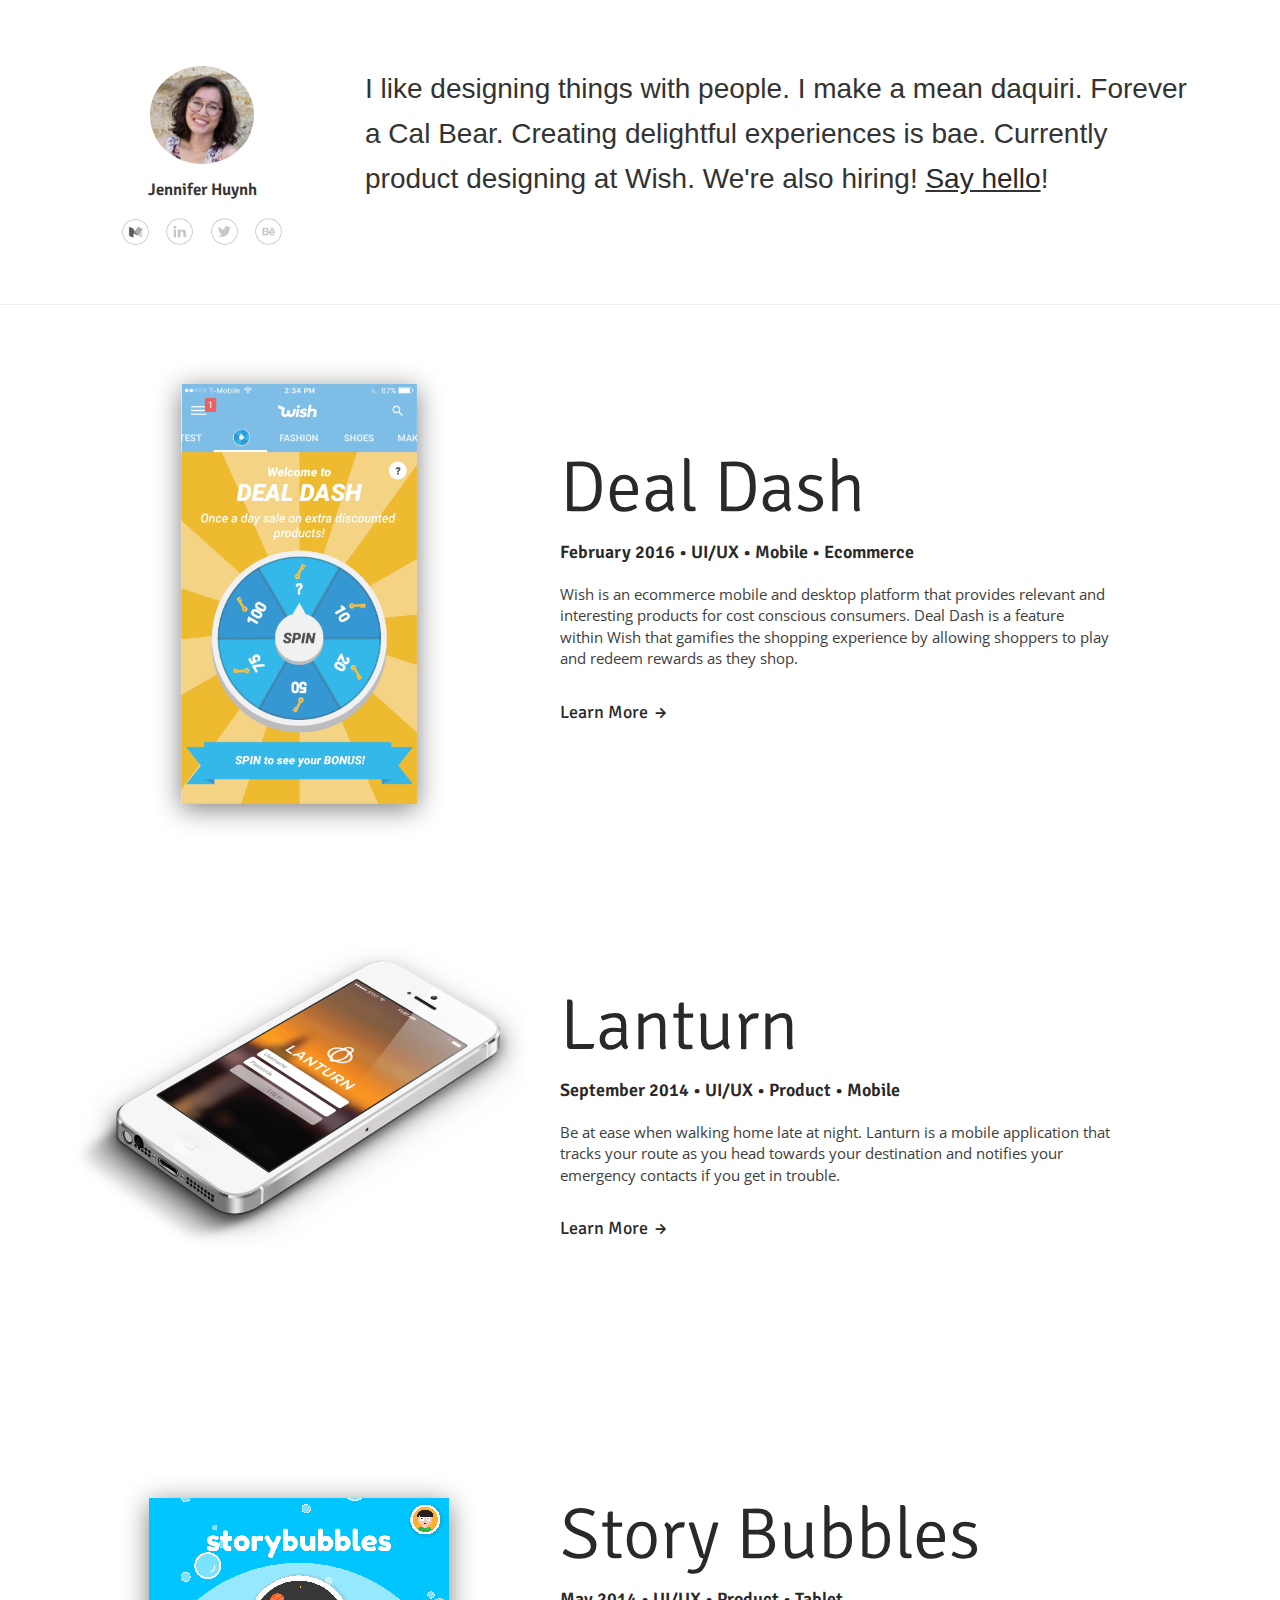
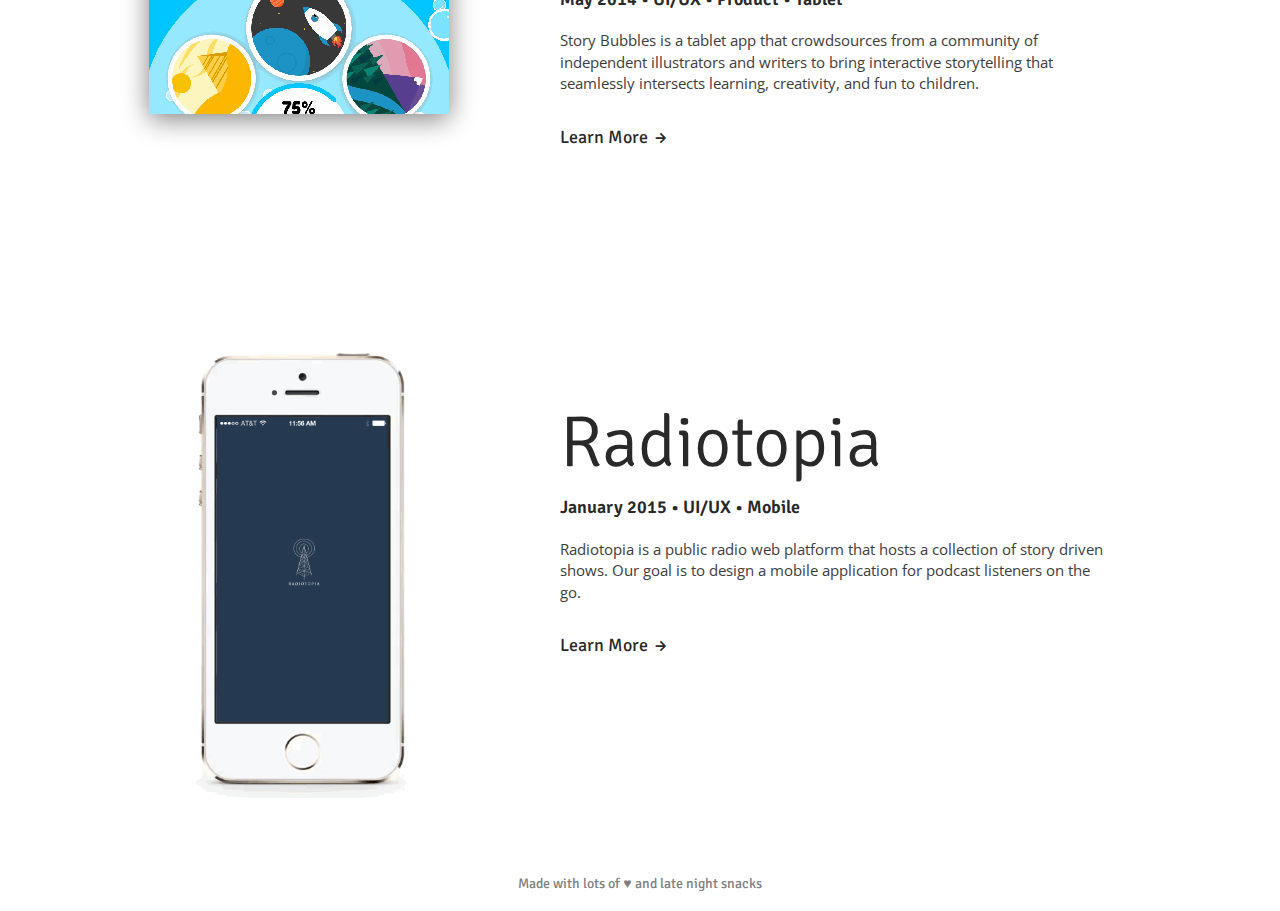
==== commit b8329407: "fix links" ====
--- a/index.html
+++ b/index.html
@@ -55,10 +55,10 @@
 				<div class="profile-pic"><img src="img/profile3.png"   class="profile" ></div>
 				<div class="profile-name">Jennifer Huynh</div>
 				<ul class="social-list" style="list-style: none;">
-					<li class="social-item"> <a class="social-item-link" href="https://medium.com/@thejennijam" target="_blank"> <img src="img/icon_medium.png"   class="social-pic" ></a></li>
+					<li class="social-item"> <a class="social-item-link" href="https://medium.com/@itsjennijenn" target="_blank"> <img src="img/icon_medium.png"   class="social-pic" ></a></li>
 					<li class="social-item"> <a class="social-item-link" href="https://www.linkedin.com/in/jennifer-huynh-3279b551" target="_blank"> <img src="img/icon_linkedin.png"   class="social-pic" ></a></li>
-					<li class="social-item"> <a class="social-item-link" href="https://twitter.com/swaggyjaee" target="_blank"><img src="img/icon_twitter.png"   class="social-pic" ></a></li>
-					<li class="social-item"> <a class="social-item-link" href="behance.net/jenniferhuynh" target="_blank"><img src="img/icon_behance.png"   class="social-pic" ></a></li>
+					<li class="social-item"> <a class="social-item-link" href="https://twitter.com/itsjennijenn" target="_blank"><img src="img/icon_twitter.png"   class="social-pic" ></a></li>
+					<li class="social-item"> <a class="social-item-link" href="https://www.behance.net/jenniferhuynh" target="_blank"><img src="img/icon_behance.png"   class="social-pic" ></a></li>
 				</ul>
 			</div>
 
--- a/css/style.css
+++ b/css/style.css
@@ -1,398 +1,419 @@
-/**{
-	border: 1px solid red !important;
-} */
-
-
-*{
-	-webkit
-	-moz
-	-ms
+* {
 	box-sizing: border-box;
 }
 
-
-/*---------nav bar all pages---------*/
-
-.headimg {
-	padding-top:3em;
-	padding-bottom: 2em;
-}
-
-.navcontainer {
-	padding-top: 1em;
-
-}
-
-.navbar {
-	padding-top: 2em;
-	padding-bottom: 1.7em;
-	background: none;
-	border: none;
-
-}
-/*--
-
-.homelogo {
-	font-weight: bold;
-	font-size: 1em;
-	letter-spacing: .2em;
-	color: black;
-	font-family: 'Raleway', sans-serif;
-}
-
---*/
-.homelogo {
-	font-weight: 700;
-	font-size: 1em;
-	letter-spacing: .12em;
-	color: black;
-	font-family: 'Raleway', sans-serif;
-}
-
-	
-
-
-.homelogo_1 {
-	font-weight: bold;
-	font-size: 1em;
-	letter-spacing: ;
-	color: white;
-	
-}
-
-
-
-.menu1{
-	color: black;
-}
-
-.menu2{
-	color: black;
-}
-
-.menu1_1{
-	color: white;
-}
-
-.menu2_1{
-	color: white;
-}
-
-.homelogo:hover{
-	cursor: pointer;
-}
-
-.menu1:hover {
-	font-weight: bold; 
-	cursor: pointer;
-	color: black;
-
-}
-
-.menu2:hover {
-	font-weight: bold; 
-	cursor: pointer;
-	color: black;
-}
-
-.menu1_1:hover {
-	font-weight: bold; 
-	cursor: pointer;
-	color: white;
-
-}
-
-.menu2_1:hover {
-	font-weight: bold; 
-	cursor: pointer;
-	color: white;
-}
-
-
-/*---------all row stuff----------*/
-
-
-.firstrow {
-	padding-top: 0em;
-}
+* { margin: 0; padding: 0; }
+
+body {
+    font-family: 'Open Sans', sans-serif;
+}
+
+img {
+    max-width: 100%;
+    height: auto
+}
+
+
+/*-----links------*/
+
+a {
+    text-decoration: none !important;
+}
+
+a:link {
+    color: #292929;
+
+    background-color: 
+    text-decoration: none;
+}
+a:visited {
+    color:#292929 ;
+    background-color: ;
+    text-decoration: none;
+}
+a:hover {
+    color:#292929 ;
+    background-color: ;
+    text-decoration: underline;
+}
+a:active {
+    color:#292929;
+    background-color: ;
+    text-decoration: underline;
+}
+ 
+
+
+.clearfix {
+  overflow: auto;
+}
+
+.row::after {
+    content: "";
+    clear: both;
+    display: block;
+}
+
+
+/* For mobile phones: */
+[class*="col-"] {
+    width: 100%;
+    float:left ;
+    padding: 17px;
+    
+}
+
+@media only screen and (min-width: 768px) {
+    /* For desktop: */
+    .col-1 {width: 8.33%;}
+    .col-2 {width: 16.66%;}
+    .col-3 {width: 25%;}
+    .col-4 {width: 33.33%;}
+    .col-5 {width: 41.66%;}
+    .col-6 {width: 50%;}
+    .col-7 {width: 58.33%;}
+    .col-8 {width: 66.66%;}
+    .col-9 {width: 75%;}
+    .col-10 {width: 83.33%;}
+    .col-11 {width: 91.66%;}
+    .col-12 {width: 100%;}
+}
+
+
+
+@media only screen and (min-width: 768px) {
+    .desktop {
+        padding-left: 4em;
+        padding-right: 4em;
+    }  
+}
+
+
+
+/* ----------------Main CSS----------------*/
+
+
+    .home {
+    margin-top: 3em;
+    font-weight: 700;
+    font-size:15px;
+    font-family: 'Open Sans', sans-serif;
+    margin-bottom: .3em;
+}
+
+
+
+.intro-blurb {
+    font-weight: 300;
+    font-size: 23px;
+    line-height: 45px;
+
+}
+
+@media only screen and (min-width: 768px) {
+    .intro-blurb {
+    font-weight: 300;
+    font-size: 28px;
+    line-height: 45px;
+
+} 
+}
+
+
+.intro-blurb2 {
+    font-weight: 300;
+    font-size: 17px;
+    line-height: 0px;
+    margin-top: .5em;
+}
+
+.intro-blurb2row {
+    margin-bottom: 4em;
+}
+
+
+/*-----work-wrapper------*/
+
+.workbackgroundblurb {
+    height:100%;
+    background-color: blue;
+    padding-top: 3em;
+    padding-bottom: 3em;
+}
+
+.workbackground1 {
+    height:100%;
+    background-color: white;
+    padding-top: 3em;
+    padding-bottom: 3em;
+}
+
+.workbackground2 {
+    height:100%;
+    background-color: white;
+    padding-top: 3em;
+    padding-bottom: 3em;
+}
+
+.workbackground3 {
+    height:100%;
+    background-color: white;
+    padding-top: 3em;
+    padding-bottom: 3em;
+}
+
+.workbackground4 {
+    height:100%;
+    background-color: white;
+    padding-top: 3em;
+    padding-bottom: 3em;
+}
+
+.workbackground5 {
+    height:100%;
+    background-color: white;
+    padding-top: 3em;
+    padding-bottom: 3em;
+}
+
+.workbackground6 {
+    height:100%;
+    background-color: white;
+    padding-top: 3em;
+    padding-bottom: 3em;
+}
+
+.cover_dealdash {
+    max-width: 100%;
+    box-shadow: 0px 5px 25px #808080;
+    margin-left: 0em;
+    max-height: 30em;
+    display: block;
+    margin: auto;
+
+}
+
+.cover_dealdash2 {
+    max-width: 100%;
+    box-shadow: 0px 10px 50px #3A8DBE;
+    margin-left: 0em;
+    max-height: 35em;
+    display: block;
+    margin: auto;
+
+}
+
+.cover_lanturn {
+    max-width: 100%;
+   
+    margin-left: 0em;
+    max-height: 60em;
+    display: block;
+    margin: auto;
+}
+
+.cover_storybubbles {
+    max-width: 100%;
+    margin-left: 0em;
+    max-height: 32em;
+    box-shadow: 0px 5px 25px #808080;
+    display: block;
+    margin: auto; 
+}
+
+.cover_radiotopia {
+    max-width: 100%;
+    margin-left: 0em;
+    max-height: 32em;
+    
+    display: block;
+    margin: auto; 
+}
+
+
+.work-content {
+    color: white;
+}
+
+.work-content-dark {
+    color: #292929;
+}
+
+.work-title {
+    font-weight: 300;
+    font-size: 72px;
+    font-family: 'Signika', sans-serif;
+}
+
+.work-info {
+    font-weight: 600;
+    font-size: 18px;
+    padding-bottom: 1em;
+    font-family: 'Signika', sans-serif;;
+}
+
+.work-description {
+    font-size: 15px;
+    opacity: .9;
+    padding-bottom: 2em;
+    font-family: 'Open Sans', sans-serif;
+}
+
+.work-viewmore {
+ font-weight: 400;
+    font-size: 18px;
+    padding-bottom: 1em;
+    font-family: 'Signika', sans-serif;;
+}
+
+
+
+.work-viewmore:hover {
+    font-weight: 700;
+}
+
+
+@media only screen and (min-width: 768px) { 
+    .work-content {
+        padding-top: 5em;
+        padding-bottom: 5em;
+    }
+
+    .work-content-dark {
+        padding-top: 5em;
+        padding-bottom: 5em;
+    }
+
+    .work-thumbnail-storybubbles {
+    padding-top: 6em;
+    }
+
+    .work-thumbnail-radiotopia {
+    padding-top: 2em;
+    }
+
+    .work-thumbnail-lanturn {
+    padding-top: 3em;
+    }
+}
+
+
+/*-----intro-wrapper------*/
+
+.intro-wrapper {
+    margin-bottom: 2em;
+    margin-top: 2em;
+}
+
+@media only screen and (min-width: 768px) {
+.intro-wrapper {
+    margin-bottom: 3em;
+    margin-top: 3.5em;
+    }
+}
+
+.profile-pic {
+    margin-bottom: 1em;
+}
+
+.profile{
+    border-radius: 50%;
+    max-width:7.5em;
+    display: block;
+    margin: auto;
+}
+
+.profile-name {
+    text-align: center;
+    margin-bottom: 1em;
+    font-family: 'Signika', sans-serif;
+    font-weight: 600;
+    font-size: 1.2em;
+}
+
+.social-pic {
+    border-radius: 50%;
+    max-width:1.9em;
+    
+}
+
+.social-list {
+    display: inline;
+    display: block;
+    margin: auto;
+    text-align: center;
+}
+
+.social-item{
+    display: inline;
+    padding-left: .5em;
+    padding-right: .5em;
+
+}
+
+
+
+
+
+
+
+
+
+/*-----nav bar------*/
+
+
+
+.navbar, .navbar-inverse {
+    border-radius: 0;
+    border: none;
+    margin-bottom: 0;
+    min-height: 300px;
+    float: center;
+}
+
+.nav li {
+    display: inline;
+    color: white;
+}
+
+.navbar-inverse .navbar-nav > li > a {
+    color: #ffffff;
+    font-family: 'Signika';
+    font-size: 1.2em;
+    font-weight: 300;
+    padding: 30px 25px 33px 25px;
+    text-align: center;
+}
+
+.navbar-inverse .navbar-nav li a:hover {
+    background-color: #ffffff;
+    transition: 0.7s all linear;
+    height: 100%;
+    
+}
+
+
+@media only screen and (min-width: 768px) {
+.navbar, .navbar-inverse {
+    
+    float: right;
+}
+}
+
+
 
 
 
 .footer {
-	padding-top: 3em;
-	padding-bottom: 3em;
-}
-
-
-.nopadding {
-   padding: 0 !important;
-   margin: 0 !important;
-}
-
-
-.tpad {
-	padding-top: 6em;
-	padding-bottom: 1em;
-}
-
-.maintitlepad {
-	padding-top: 1em;
-	padding-bottom: 0em;
-}
-
-
-
-
-
-.navpad {
-	padding-top: 6em;
-	padding-bottom: 0em;
-}
-
-.lrpad {
-	padding-left: 0em;
-	padding-right: 0em;
-}
-
-.mainlrpad {
-	padding-right: 0em;
-	padding-left: 0em;
-}
-
-.bigtext {
-	padding-top: 0em;
-	font-family: 'Noto Serif', serif;
-	font-size: 2em;
-	line-height: 1.5em;
-}
-
-.bodytext {
-	font-family: 'Noto Serif', serif;
-	font-size: 1.6em;
-	line-height: 1.5em;
-	padding-top: 1em;
-}
-
-
-.projectheader {
-	font-family: 'Raleway', sans-serif;
-	font-weight: 300;
-	font-size: 4.5em;
-	color: #0FA4F4;
-}
-
-.supportheader {
-	font-family: 'Raleway', sans-serif;
-	font-weight: 300;
-	font-size: 1.5em;
-	color: #303031 ;
-	padding-bottom: 2.5em;
-}
-
-
-.projectbanner {
-	padding-bottom: 2em;
-}
-
-
-.hoverreveal {
-	opacity: .6;
-}
-
-.hoverreveal:hover {
-	transition: opacity 1s ease-in-out;
-    opacity: 1;
-}
-
-/*--
-
-.projectheader {
-	font-family: 'Oswald';
-	opacity: .7;
-	
-
-}
-
-.projectheader:hover {
-	transition: opacity 1s ease-in-out;
-    opacity: 1;
-
-}---*/
-
-
-.jumbotitle {
-	font-family: 'Oswald';
-	
-}
-
-.notetext {
-	color: gray;
-	padding-top: 1em;
-	font-size: 1em;
-	padding-bottom: 3em;
-}
-
-
-/*----------3 column stuff-----------*/
-
-
-.t3pad {
-	margin-top: -2.2em;
-	background-color: #303031;
-	padding-right: 2em;
-	padding-left: 2em;
-}
-
-.colpad {
-	padding-left: 3em;
-	padding-right: 3em;
-	color: white;
-	padding-top: 2.5em;
-	padding-bottom: 3.5em;
-	font-family: 'Raleway', sans-serif;
-	font-weight: 200;
-
-}
-
-
-/*--------jumbotron stuff---------*/
-
-.jumboheight {
-	height: 38em;
-	padding-top: 8em;
-	text-align: center;
-	color: white;
-	/*  text-shadow: black 0.3em 0.3em 0.3em; */
-
-}
-
-.jumbotron  {
-	background-image: url(aboutbackground.jpg);
-	background-size: cover;
-	width: 100%;
-	border-radius: 0px;
-
-}
-
-
-
-
-.introhey {
-	padding-top: 0em;
-	font-family: 'Raleway', sans-serif;
-	font-weight: 700;
-	color: #404040 ;
-}
-
-.introsupport {
-	padding-top: 0em;
-	font-family: 'Raleway', sans-serif;
-	font-weight: 700;
-	color: #404040;
-}
-
-
-
-.bodyhey {
-	padding-top: 26em;
-
-}
-
-.bodyhey1 {
-	padding-top: 0em;
-}
-
-.bodyhey2 {
-	padding-top: 26em;
-	padding-bottom: 26em;
-}
-
-.moreme {
-	letter-spacing: ;
-	font-size: 1.2em;
-	font-weight: bold;
-	padding-top: 4em;
-	color: #D8D8D8;
-	font-family: 'Raleway', sans-serif;
-}
-
-.introblurb {
-	font-size: 1.6em;
-	font-weight: ;
-
-}
-
-.endhey {
-	padding-bottom: 22em;
-	
-}
-
-.introheight {
-	line-height: 1;
-}
-
-.lost1 {
-	padding-top: 10em;
-}
-
-.lost2 {
-	padding-top: 10em;
-}
-
-.phrasebackground {
-	height: 30em;
-	background-color: #10A4F4;
-	padding-top: 15em;
-	padding-bottom: 15em;
-	color: white;
-}
-
-
-
-
-
-/*------ LINKS --------*/
-
-
-a:link {
-	color: black;
-}
-
-a:hover {
-    color: black;
-    font-weight: bold;
-}
-
-
-a:visited {
-    color: black;
-}
-
-a:active {
-    color: black;
-}
-
-
-/*-----images-------*/
-
-
-.imgoverlay {
-	margin-top: -9em;
-	padding-bottom: -6em;
-}
-
-.projectimg {
-	padding-top: 4em;
-
-}
-
-
-/*-- redo about to display projects---*/
-
-
-
-
-
-
-
-
+    color: gray;
+    font-family: 'Signika';
+    text-align: center;
+}
+
+
+ 
+
+
+
+
+
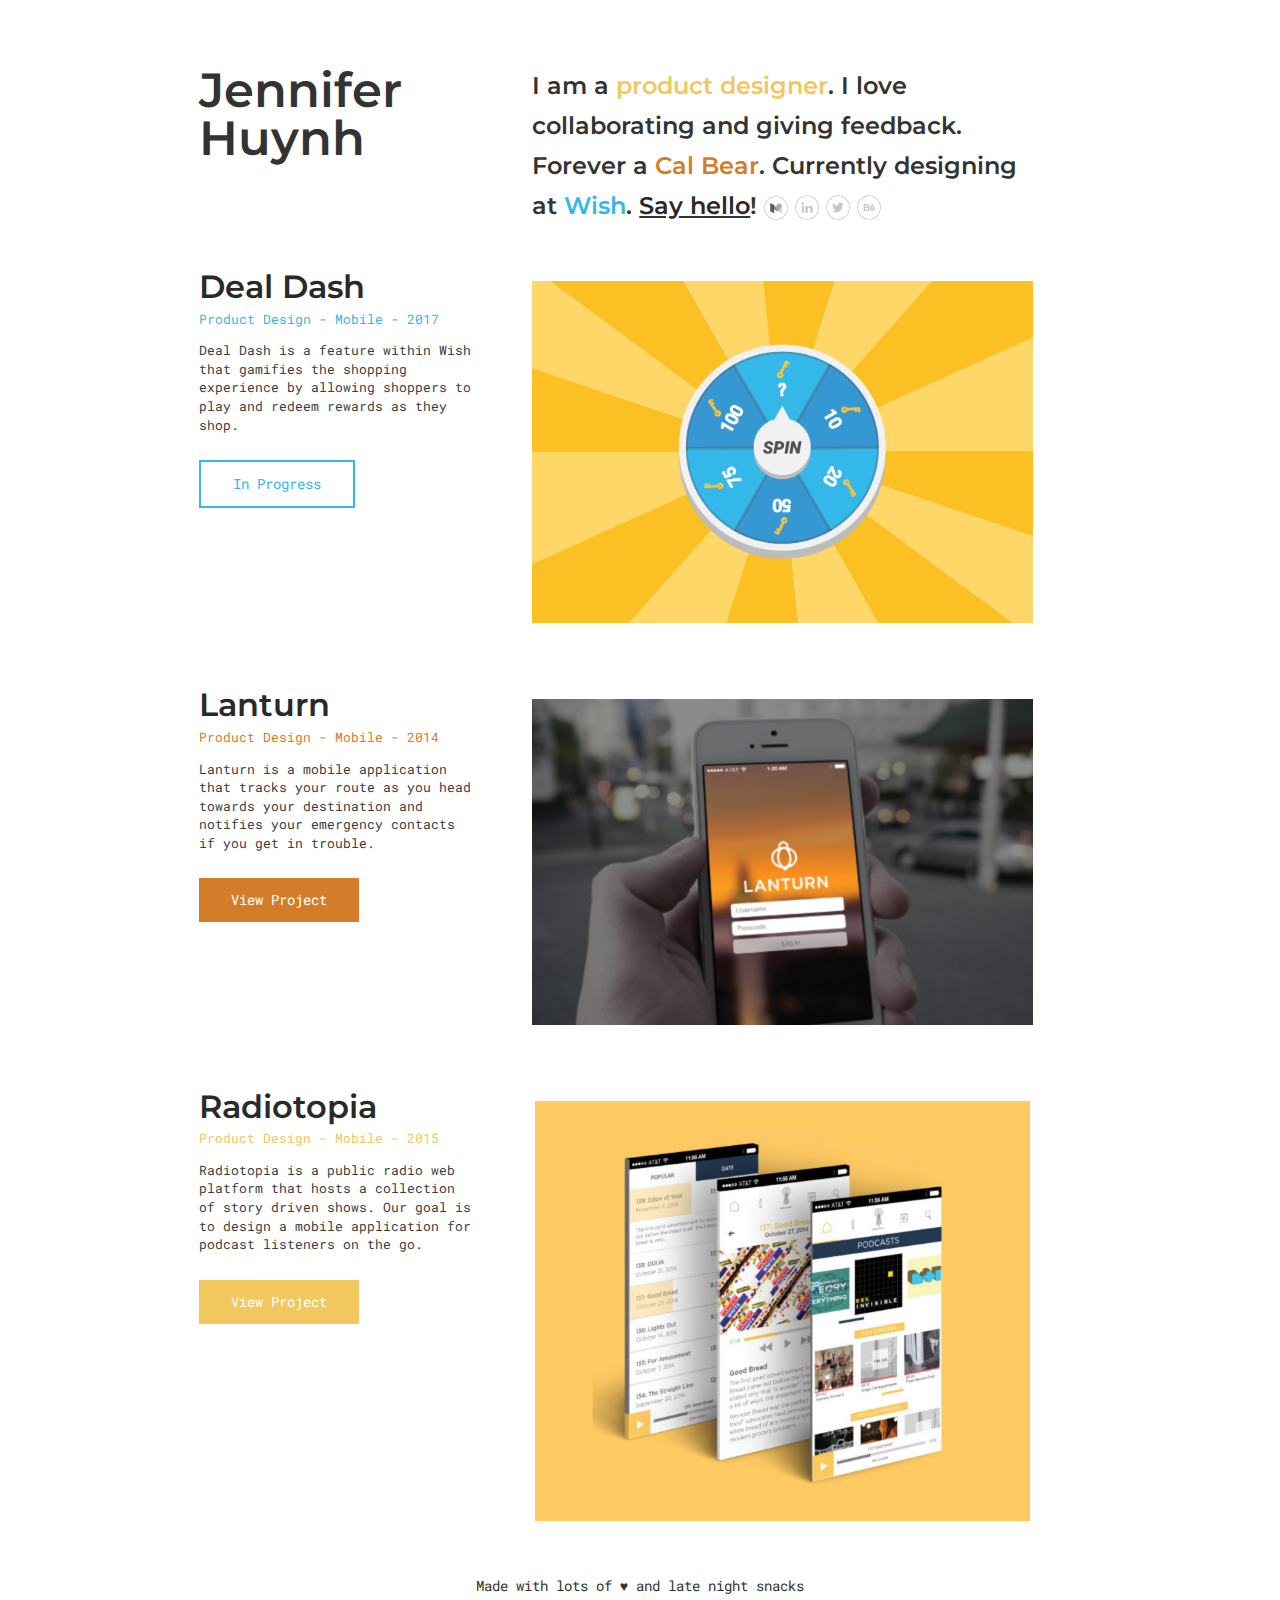
==== commit 56fed81d: "2017 update" ====
--- a/index.html
+++ b/index.html
@@ -9,6 +9,9 @@
 	 	<link rel="stylesheet" href="css/bootstrap.css">
 	 	
 	 	<link rel="stylesheet" src="//normalize-css.googlecode.com/svn/trunk/normalize.css">
+	 	<link href="https://fonts.googleapis.com/css?family=Roboto+Mono:300,400,500,700" rel="stylesheet">
+	 	<link href="https://fonts.googleapis.com/css?family=Montserrat:400,500,600,700" rel="stylesheet">
+
 	 	<link href='https://fonts.googleapis.com/css?family=Open+Sans:400,600,700,300' rel='stylesheet' type='text/css'>
 	 	<link href='https://fonts.googleapis.com/css?family=Signika:400,600,700,300' rel='stylesheet' type='text/css'>
 
@@ -22,81 +25,72 @@
 
 
 	<body>
-
-		<!--
-		<div class="navigation desktop row">
-			<nav class="navbar navbar-inverse navbar-static-top  " role="navigation">
-				<div class="container">
-			    	<div class="navbar-header">
-			      		<button type="button" class="navbar-toggle collapsed" data-toggle="collapse" data-target="#bs-example-navbar-collapse-1">
-			        		<span class="icon-bar"></span>
-			        		<span class="icon-bar"></span>
-			        		<span class="icon-bar"></span>
-			      		</button>
-			    	</div>
-			    </div>
-			   
-			 	<div class="collapse navbar-collapse " id="bs-example-navbar-collapse-1">
-					<ul class="nav navbar-nav">
-						<li><a href="index.php">Home</a></li>
-						<li><a href="about.php">About</a></li>
-						<li><a href="#portfolio">Portfolio</a></li>
-						<li><a href="#">Blog</a></li>
-						
-					</ul>
-				</div>
-			</nav>
-		</div>
-
-	-->
-
 		<div class="intro-wrapper row desktop">
-			<div class= "profile-content col-3">
-				<div class="profile-pic"><img src="img/profile3.png"   class="profile" ></div>
-				<div class="profile-name">Jennifer Huynh</div>
-				<ul class="social-list" style="list-style: none;">
+			<div class= "profile-content col-4">
+				<div class="profile-name">Jennifer Huynh </div>
+		
+				<!---<ul class="social-list" style="list-style: none;">
 					<li class="social-item"> <a class="social-item-link" href="https://medium.com/@itsjennijenn" target="_blank"> <img src="img/icon_medium.png"   class="social-pic" ></a></li>
 					<li class="social-item"> <a class="social-item-link" href="https://www.linkedin.com/in/jennifer-huynh-3279b551" target="_blank"> <img src="img/icon_linkedin.png"   class="social-pic" ></a></li>
 					<li class="social-item"> <a class="social-item-link" href="https://twitter.com/itsjennijenn" target="_blank"><img src="img/icon_twitter.png"   class="social-pic" ></a></li>
 					<li class="social-item"> <a class="social-item-link" href="https://www.behance.net/jenniferhuynh" target="_blank"><img src="img/icon_behance.png"   class="social-pic" ></a></li>
-				</ul>
+				</ul> -->
 			</div>
 
-			<div class="intro-content col-9">
-				<div class="intro-blurb ">I like designing things with people. I make a mean daquiri. Forever a Cal Bear. Creating delightful experiences is bae. Currently product designing at Wish. We're also hiring! <u><a href="mailto:jenniferlehuynh@gmail.com">Say hello</a></u>!  </div>
+			<div class="intro-content col-7">
+				<div class="intro-blurb ">I am a <span style="color: #F2C75D; ">product designer</span>. I love collaborating and giving feedback. Forever a <span style="color:#D37D2A">Cal Bear</span>. Currently designing at <span style="color: #34B8EA">Wish</span>. <u><a href="mailto:jenniferlehuynh@gmail.com">Say hello</a></u>!  
+
+				<a class="social-item-link" href="https://medium.com/@itsjennijenn" target="_blank"> <img src="img/icon_medium.png"   class="social-pic" ></a>
+				<a class="social-item-link" href="https://www.linkedin.com/in/jennifer-huynh-3279b551" target="_blank"> <img src="img/icon_linkedin.png"   class="social-pic" ></a>
+				<a class="social-item-link" href="https://twitter.com/itsjennijenn" target="_blank"><img src="img/icon_twitter.png"   class="social-pic" ></a>
+				<a class="social-item-link" href="https://www.behance.net/jenniferhuynh" target="_blank"><img src="img/icon_behance.png"   class="social-pic" ></a>
+				</div>
 			</div>
-		</div>
-
-<hr>
-
-
-
-	
-<!--
-<div class="row desktop">
-	<div class="col-10 intro-blurb ">I like making things with people. Low key ninja warrior enthusiast. Creating delightful experiences is bae. Currently designing at Wish. We're also hiring! Say hello!  </div>
-</div>
-
-
-<div class="row desktop intro-blurb2row">
-	<div class="col-6 introblurb2 "> <b>Currently</b>  UI/UX Product Designer at Wish </div>
-	<div class="col-6 intro-blurb2 "> <b>Education</b> UC Berkeley c/o 2014 </div>
-</div>
--->
-
-		<div class="work-wrapper row desktop workbackground1">
-			<div class="work-thumbnail col-5"><img src="img/cover_dealdash.png"   class="cover_dealdash"></div>
-			<div class= "work-content-dark col-6">
-				<div class="work-title">Deal Dash</div>
-				<div class="work-info">February 2016 &bull; UI/UX &bull; Mobile &bull; Ecommerce </div>
-				<div class="work-description">Wish is an ecommerce mobile and desktop platform that provides relevant and interesting products for cost conscious consumers. Deal Dash is a feature within Wish that gamifies the shopping experience by allowing shoppers to play and redeem rewards as they shop. </div>
-				<a href="https://medium.com/@thejennijam/gamifying-the-shopping-experience-93e73f45d66d#.occmxvduf" target="_blank"><div class="work-viewmore">Learn More &rarr;</div></a>
-			</div>
-			<div class="col-1"></div>
 		</div>
 
 
 
+		<div class="work-wrapper row desktop workbackground1">
+			<div class=""></div>
+			<div class= "work-content-dark col-4">
+				<div class="work-title">Deal Dash</div>
+				<div class="work-info-1">Product Design - Mobile - 2017 </div>
+				<div class="work-description">Deal Dash is a feature within Wish that gamifies the shopping experience by allowing shoppers to play and redeem rewards as they shop. </div>
+				<div class="button-1">In Progress</div>
+			</div>
+			<div class="work-thumbnail col-7"><img src="img/cover_dealdash_2.png" class="cover_dealdash"></div>
+			<div class=""></div>
+		</div>
+
+		
+		<div class="work-wrapper row desktop workbackground1">
+			<div class=""></div>
+			<div class= "work-content-dark col-4">
+				<div class="work-title">Lanturn</div>
+				<div class="work-info-2">Product Design - Mobile - 2014 </div>
+				<div class="work-description">Lanturn is a mobile application that tracks your route as you head towards your destination and notifies your emergency contacts if you get in trouble.  </div>
+				<a href="https://www.behance.net/gallery/19789475/Lanturn" target="_blank"><button class="button-2">View Project</button></a>
+			</div>
+			<div class="work-thumbnail col-7"><img src="img/cover_lanturn_2.png"   class="cover_dealdash"></div>
+			<div class=""></div>
+		</div>
+
+	<div class="work-wrapper row desktop workbackground1">
+			<div class=""></div>
+			<div class= "work-content-dark col-4">
+				<div class="work-title">Radiotopia</div>
+				<div class="work-info-3">Product Design - Mobile - 2015 </div>
+				<div class="work-description">Radiotopia is a public radio web platform that hosts a collection of story driven shows. Our goal is to design a mobile application for podcast listeners on the go.  </div>
+				<a href="https://www.behance.net/gallery/22725769/Radiotopia" target="_blank"><button class="button-3">View Project</button></a>
+			</div>
+			<div class="work-thumbnail col-7"><img src="img/cover_radiotopia_2.png"   class="cover_dealdash"></div>
+			<div class=""></div>
+		</div>
+
+
+
+
+<!--
 
 		<div class="work-wrapper row desktop workbackground3">
 			<div class="work-thumbnail-lanturn col-5"><img src="img/cover_lanturn.png"   class="cover_lanturn"></div>
@@ -138,7 +132,7 @@
 			<div class="col-1"></div>
 		</div>
 
-
+-->
 
 <a href="https://www.behance.net/gallery/22725769/Radiotopia" target="_blank">  </a>
 
--- a/css/style.css
+++ b/css/style.css
@@ -33,7 +33,7 @@
 }
 a:hover {
     color:#292929 ;
-    background-color: ;
+    background-color:r ;
     text-decoration: underline;
 }
 a:active {
@@ -53,6 +53,50 @@
     clear: both;
     display: block;
 }
+
+.button-1 {
+    background-color: white;
+    color: #34B8EA;
+    border: 2px solid #34B8EA;
+    padding: 12px 32px;
+    text-align: center;
+    text-decoration: none;
+    display: inline-block;
+    font-size: 14px;
+    margin: 0px 0px;
+    font-family: 'Roboto Mono', monospace;
+}
+
+
+.button-2 {
+    background-color: #D37D2A;
+    border: none;
+    color: white;
+    padding: 12px 32px;
+    text-align: center;
+    text-decoration: none;
+    display: inline-block;
+    font-size: 14px;
+    margin: 0px 0px;
+    cursor: pointer;
+    font-family: 'Roboto Mono', monospace;
+}
+
+.button-3 {
+    background-color: #F2C75D;
+    border: none;
+    color: white;
+    padding: 12px 32px;
+    text-align: center;
+    text-decoration: none;
+    display: inline-block;
+    font-size: 14px;
+    margin: 0px 0px;
+    cursor: pointer;
+    font-family: 'Roboto Mono', monospace;
+}
+
+
 
 
 /* For mobile phones: */
@@ -83,8 +127,8 @@
 
 @media only screen and (min-width: 768px) {
     .desktop {
-        padding-left: 4em;
-        padding-right: 4em;
+        padding-left: 13em;
+        padding-right: 13em;
     }  
 }
 
@@ -105,16 +149,20 @@
 
 .intro-blurb {
     font-weight: 300;
-    font-size: 23px;
-    line-height: 45px;
+    font-size: 24px;
+    line-height: 40px;
+    font-family: 'Montserrat', sans-serif;
+    font-weight: 600;
 
 }
 
 @media only screen and (min-width: 768px) {
     .intro-blurb {
     font-weight: 300;
-    font-size: 28px;
-    line-height: 45px;
+    font-size: 24px;
+    line-height: 40px;
+    font-family: 'Montserrat', sans-serif;
+    font-weight: 600;
 
 } 
 }
@@ -128,8 +176,9 @@
 }
 
 .intro-blurb2row {
-    margin-bottom: 4em;
-}
+    margin-bottom: 0em;
+}
+
 
 
 /*-----work-wrapper------*/
@@ -144,8 +193,8 @@
 .workbackground1 {
     height:100%;
     background-color: white;
-    padding-top: 3em;
-    padding-bottom: 3em;
+    padding-top: 1.5em;
+    padding-bottom: 1.5em;
 }
 
 .workbackground2 {
@@ -185,7 +234,6 @@
 
 .cover_dealdash {
     max-width: 100%;
-    box-shadow: 0px 5px 25px #808080;
     margin-left: 0em;
     max-height: 30em;
     display: block;
@@ -205,9 +253,8 @@
 
 .cover_lanturn {
     max-width: 100%;
-   
     margin-left: 0em;
-    max-height: 60em;
+    max-height: 100em;
     display: block;
     margin: auto;
 }
@@ -237,26 +284,47 @@
 
 .work-content-dark {
     color: #292929;
+    padding-right: 1em;
+    padding-top: -1em;
 }
 
 .work-title {
-    font-weight: 300;
-    font-size: 72px;
-    font-family: 'Signika', sans-serif;
-}
-
-.work-info {
+    font-size: 32px;
+    font-family: 'Montserrat', sans-serif;
     font-weight: 600;
-    font-size: 18px;
+}
+
+.work-info-1 {
+    font-weight: 400;
+    font-size: 13px;
     padding-bottom: 1em;
-    font-family: 'Signika', sans-serif;;
+    font-family: 'Roboto Mono', monospace;
+    color: #34B8EA;
+}
+
+.work-info-2 {
+    font-weight: 400;
+    font-size: 13px;
+    padding-bottom: 1em;
+    font-family: 'Roboto Mono', monospace;
+    color: #D37D2A;
+}
+
+
+
+.work-info-3 {
+    font-weight: 400;
+    font-size: 13px;
+    padding-bottom: 1em;
+    font-family: 'Roboto Mono', monospace;
+    color: #F2C75D;
 }
 
 .work-description {
-    font-size: 15px;
+    font-size: 13px;
     opacity: .9;
     padding-bottom: 2em;
-    font-family: 'Open Sans', sans-serif;
+    font-family: 'Roboto Mono', monospace;
 }
 
 .work-viewmore {
@@ -280,12 +348,16 @@
     }
 
     .work-content-dark {
-        padding-top: 5em;
-        padding-bottom: 5em;
-    }
-
+        padding-top: 0em;
+        padding-bottom: 0em;
+        margin-right: 2em;
+    }
+
+    .work-thumbnail {
+        
+    }
     .work-thumbnail-storybubbles {
-    padding-top: 6em;
+    padding-top: 0em;
     }
 
     .work-thumbnail-radiotopia {
@@ -307,7 +379,7 @@
 
 @media only screen and (min-width: 768px) {
 .intro-wrapper {
-    margin-bottom: 3em;
+    margin-bottom: 0em;
     margin-top: 3.5em;
     }
 }
@@ -323,17 +395,23 @@
     margin: auto;
 }
 
+.profile-content {
+    margin-right: 2em;
+}
+
 .profile-name {
-    text-align: center;
-    margin-bottom: 1em;
-    font-family: 'Signika', sans-serif;
+    text-align: left;
+    margin-bottom: 0em;
+    font-family: 'Montserrat', sans-serif;
     font-weight: 600;
-    font-size: 1.2em;
+    font-size: 48px;
+    line-height: 1em;
+  
 }
 
 .social-pic {
     border-radius: 50%;
-    max-width:1.9em;
+    max-width:1em;
     
 }
 
@@ -341,7 +419,7 @@
     display: inline;
     display: block;
     margin: auto;
-    text-align: center;
+    text-align: ;
 }
 
 .social-item{
@@ -405,8 +483,8 @@
 
 
 .footer {
-    color: gray;
-    font-family: 'Signika';
+    color: ;
+    font-family: 'Roboto Mono', monospace;
     text-align: center;
 }
 
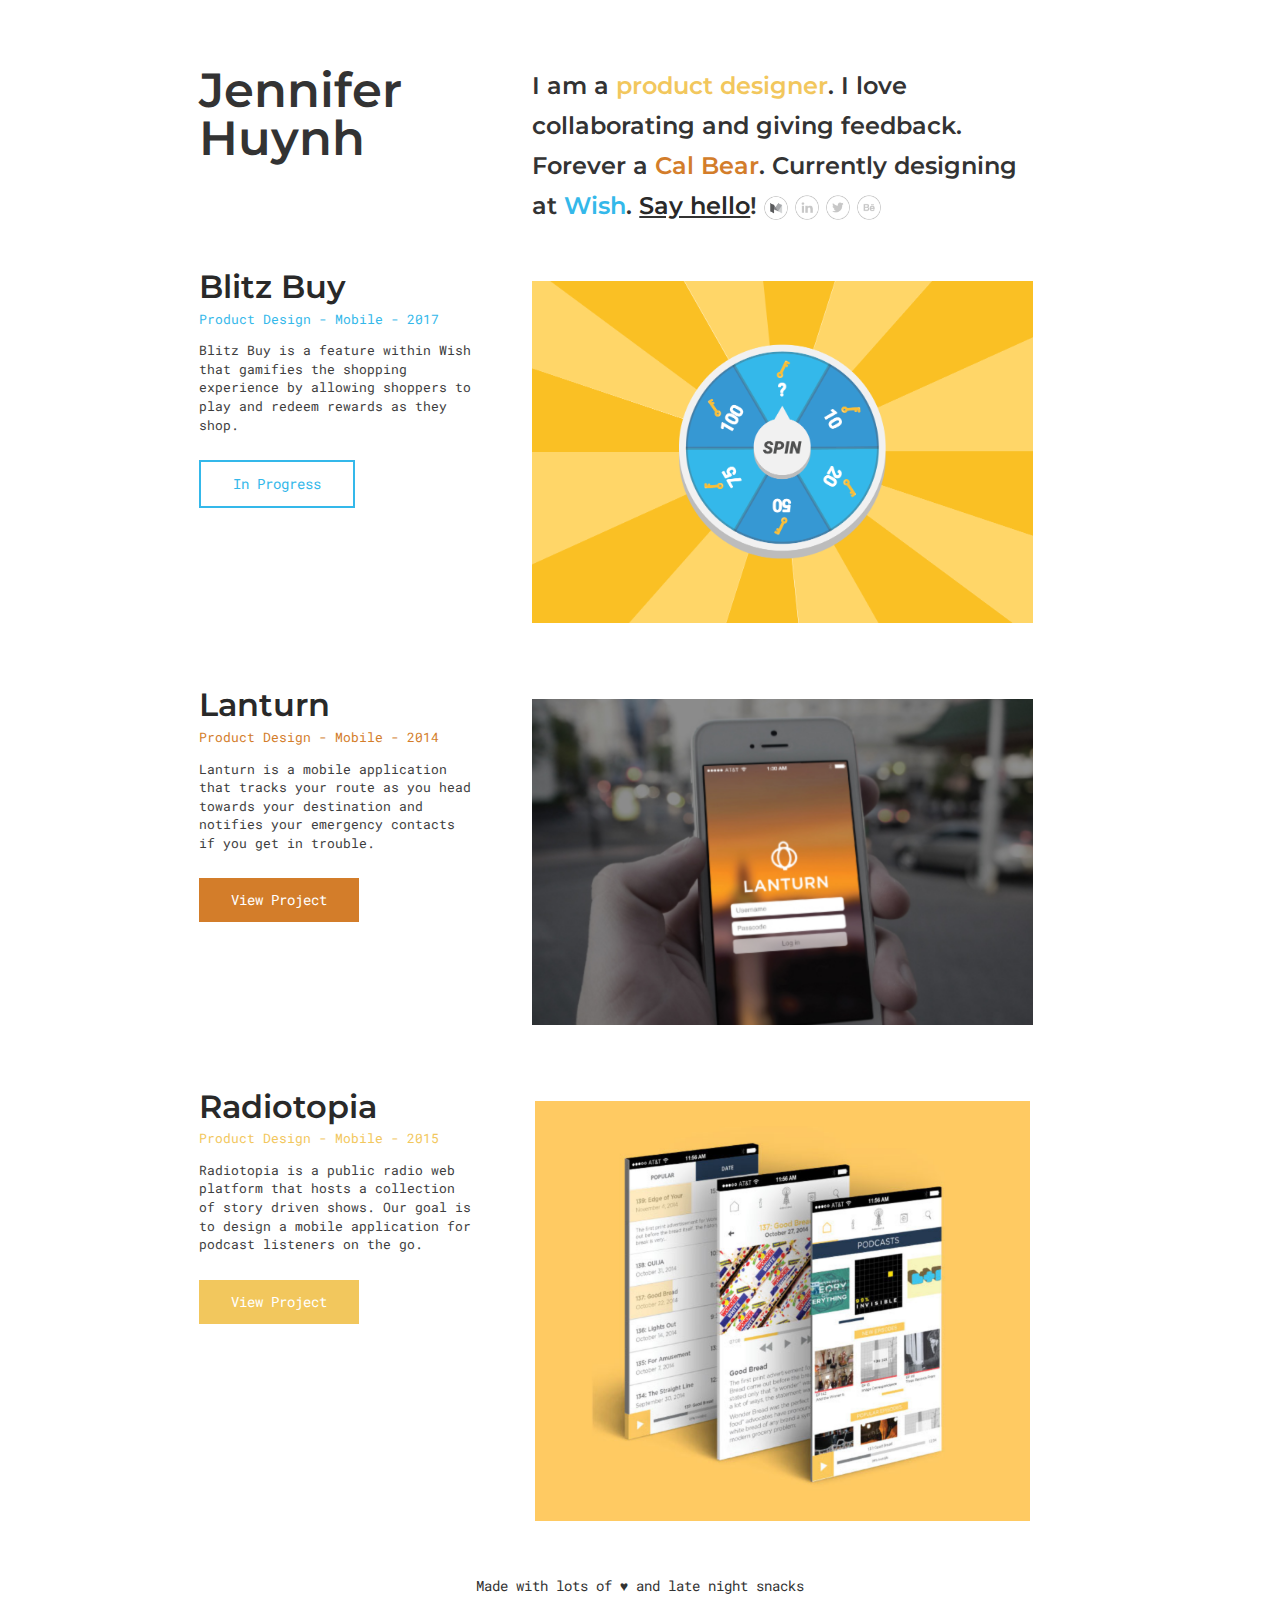
==== commit f507e810: "blitzbuy" ====
--- a/index.html
+++ b/index.html
@@ -53,9 +53,9 @@
 		<div class="work-wrapper row desktop workbackground1">
 			<div class=""></div>
 			<div class= "work-content-dark col-4">
-				<div class="work-title">Deal Dash</div>
+				<div class="work-title">Blitz Buy</div>
 				<div class="work-info-1">Product Design - Mobile - 2017 </div>
-				<div class="work-description">Deal Dash is a feature within Wish that gamifies the shopping experience by allowing shoppers to play and redeem rewards as they shop. </div>
+				<div class="work-description">Blitz Buy is a feature within Wish that gamifies the shopping experience by allowing shoppers to play and redeem rewards as they shop. </div>
 				<div class="button-1">In Progress</div>
 			</div>
 			<div class="work-thumbnail col-7"><img src="img/cover_dealdash_2.png" class="cover_dealdash"></div>
